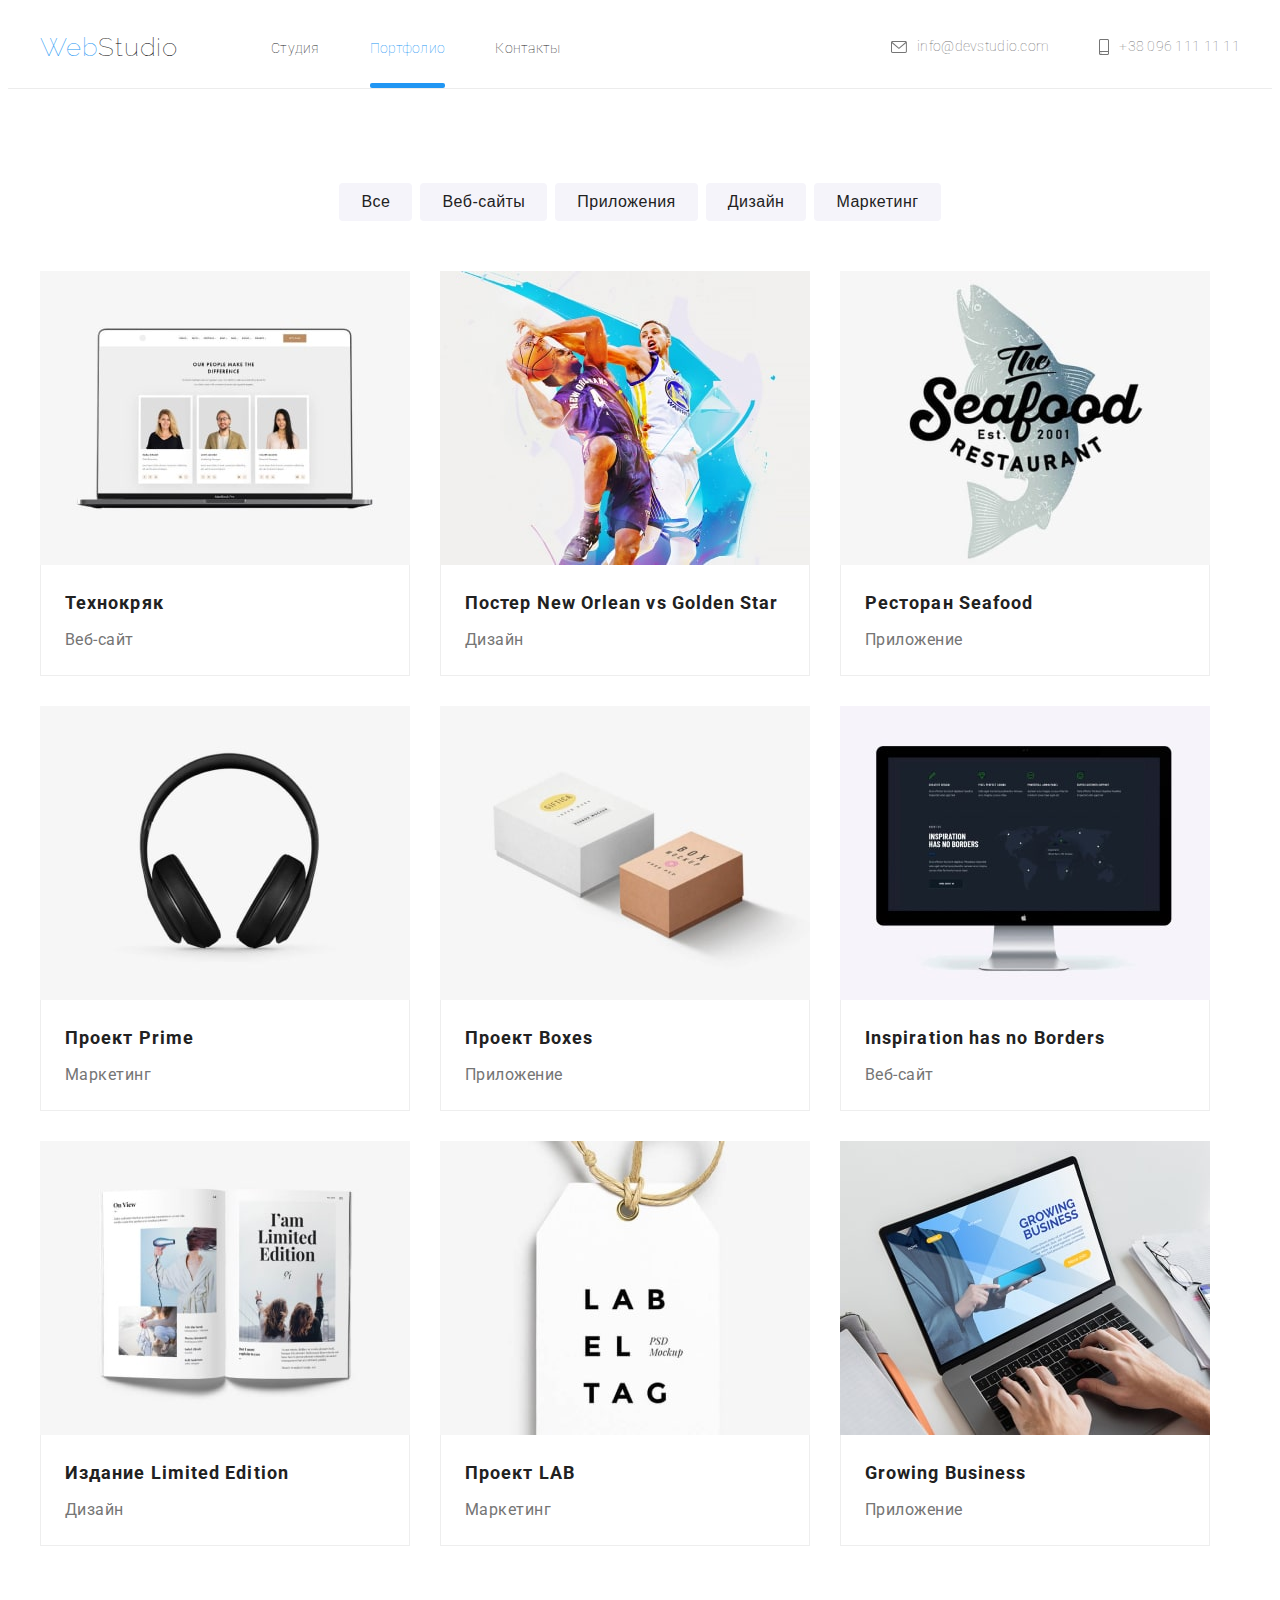
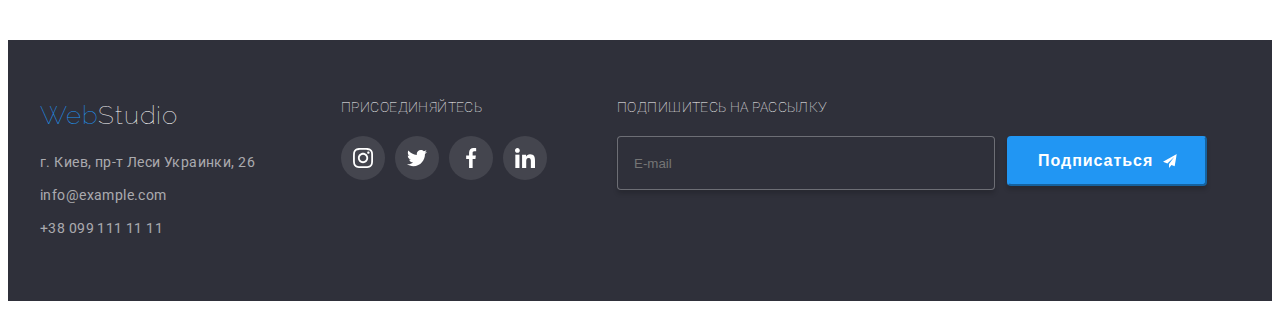
==== portfolio.html @ 178cec25 "Add files via upload" ====
<!DOCTYPE html>
<html lang="ru">
<head>
    <meta charset="UTF-8">
    <meta http-equiv="X-UA-Compatible" content="IE=edge">
    <meta name="viewport" content="width=device-width, initial-scale=1.0">
    <title>Document</title>
    <link rel="preconnect" href="https://fonts.googleapis.com">
    <link rel="preconnect" href="https://fonts.gstatic.com" crossorigin>
    <link href="https://fonts.googleapis.com/css2?family=Raleway:wght@700&family=Roboto:wght@400;500;700;900&display=swap" rel="stylesheet">    
    <link rel="stylesheet" href="https://cdnjs.cloudflare.com/ajax/libs/modern-normalize/1.1.0/modern-normalize.min.css" integrity="sha512-wpPYUAdjBVSE4KJnH1VR1HeZfpl1ub8YT/NKx4PuQ5NmX2tKuGu6U/JRp5y+Y8XG2tV+wKQpNHVUX03MfMFn9Q==" crossorigin="anonymous" referrerpolicy="no-referrer" />
    <link rel="stylesheet" href="./css/main.min.css">
</head>
<body>
    <header class="header">
        <div class="container">
        <nav class="navigation">
            <a href="" class="logo link">Web<span class="logo__part">Studio</span></a>
            <ul class="site list">
                <li class="site__item"><a href="./index.html" class="site__link link">Студия</a></li>
                <li class="site__item"><a href="./portfolio.html" class="current link">Портфолио</a></li>
                <li class="site__item"><a href="" class="site__link link ">Контакты</a></li>
            </ul>
        </nav>
        <ul class="contact list">
            <li class="contact__item"><a href="mailto:info@devstudio.com" class="contact__link link">
                <svg class="contact__icon" width="16" height="12">
                    <use href="./images/symbol-defs.svg#icon-envelope-hover"></use>
                </svg>      
                info@devstudio.com</a></li>
            <li class="contact__item"><a href="tel:+380961111111" class="contact__link link">
                <svg class="contact__icon" width="10" height="16">
                    <use href="./images/symbol-defs.svg#icon-smartphone"></use>
                </svg> 
                +38 096 111 11 11</a></li>
        </ul>
    </div>
    </header>
    <main class="pmain">
        <section class="section">
        <div class="container">
        <h1 class="pmain__title" hidden>Портфолио</h1>
        <ul class="kind list">
            <li class="kind__item"><button type="button" class="kind__button">Все</button></li>
            <li class="kind__item"><button type="button" class="kind__button">Веб-сайты</button></li>
            <li class="kind__item"><button type="button" class="kind__button">Приложения</button></li>
            <li class="kind__item"><button type="button" class="kind__button">Дизайн</button></li>
            <li class="kind__item"><button type="button" class="kind__button">Маркетинг</button></li>
        </ul>
        <ul class="cases list">
            <li class="cases__item">  
                <a href="" class="cases__link link">
                <div class="labor">
                    <img src="./images/port-img-1.jpg" alt="portfolio photo" width="370" height="294">
                <p class="labor__text">
                    Ресурс предлагает комплексные предложения с разным уровнем функционала и сервисов. Все это позволит посетителю получить исчерпывающие сведения о компании или частном лице.
                </p>
                </div>
                <div class="case">
                    <h3 class="case__name">Технокряк</h3>
                    <p class="case__type">Веб-сайт</p>
                </div>
                </a>
            </li>
            <li class="cases__item"> 
                <a href="" class="cases__link link">
                <div class="labor">
                <img src="./images/port-img-2.jpg" alt="portfolio photo" width="370" height="294">
                <p class="labor__text">
                    Ресурс предлагает комплексные предложения с разным уровнем функционала и сервисов. Все это позволит посетителю получить исчерпывающие сведения о компании или частном лице.
                </p>
                </div>
                <div class="case">
                    <h3 class="case__name">Постер New Orlean vs Golden Star</h3>
                    <p class="case__type">Дизайн</p>
                </div>
                </a>
            </li>
            <li class="cases__item"> 
                <a href="" class="cases__link link">
                <div class="labor">
                <img src="./images/port-img-3.jpg" alt="portfolio photo" width="370" height="294">
                <p class="labor__text">
                    Ресурс предлагает комплексные предложения с разным уровнем функционала и сервисов. Все это позволит посетителю получить исчерпывающие сведения о компании или частном лице.
                </p>
                </div>
                <div class="case">
                    <h3 class="case__name">Ресторан Seafood</h3>
                    <p class="case__type">Приложение</p>
                </div>
                </a>
            </li>
            <li class="cases__item"> 
                <a href="" class="cases__link link">
                <div class="labor">
                <img src="./images/port-img-4.jpg" alt="portfolio photo" width="370" height="294">
                <p class="labor__text">
                    Ресурс предлагает комплексные предложения с разным уровнем функционала и сервисов. Все это позволит посетителю получить исчерпывающие сведения о компании или частном лице.
                </p>
                </div>
                <div class="case">
                    <h3 class="case__name">Проект Prime</h3>
                    <p class="case__type">Маркетинг</p>
                </div>
                </a>
            </li>
            <li class="cases__item"> 
                <a href="" class="cases__link link">
                <div class="labor">
                <img src="./images/port-img-5.jpg" alt="portfolio photo" width="370" height="294">
                <p class="labor__text">
                    Ресурс предлагает комплексные предложения с разным уровнем функционала и сервисов. Все это позволит посетителю получить исчерпывающие сведения о компании или частном лице.
                </p>
                </div>
                <div class="case">
                    <h3 class="case__name">Проект Boxes</h3>
                    <p class="case__type">Приложение</p>
                </div>
                </a>
            </li>
            <li class="cases__item"> 
                <a href="" class="cases__link link">
                <div class="labor">
                <img src="./images/port-img-6.jpg" alt="portfolio photo" width="370" height="294">
                <p class="labor__text">
                    Ресурс предлагает комплексные предложения с разным уровнем функционала и сервисов. Все это позволит посетителю получить исчерпывающие сведения о компании или частном лице.
                </p>
                </div>
                <div class="case">
                    <h3 class="case__name">Inspiration has no Borders</h3>
                    <p class="case__type">Веб-сайт</p>
                </div>
                </a>
            </li>
            <li class="cases__item"> 
                <a href="" class="cases__link link">
                <div class="labor">
                <img src="./images/port-img-7.jpg" alt="portfolio photo" width="370" height="294">
                <p class="labor__text">
                    Ресурс предлагает комплексные предложения с разным уровнем функционала и сервисов. Все это позволит посетителю получить исчерпывающие сведения о компании или частном лице.
                </p>
                </div>
                <div class="case">
                    <h3 class="case__name">Издание Limited Edition</h3>
                    <p class="case__type">Дизайн</p>
                </div>
                </a>
            </li>
            <li class="cases__item"> 
                <a href="" class="cases__link link">
                <div class="labor">
                <img src="./images/port-img-8.jpg" alt="portfolio photo" width="370" height="294">
                <p class="labor__text">
                    Ресурс предлагает комплексные предложения с разным уровнем функционала и сервисов. Все это позволит посетителю получить исчерпывающие сведения о компании или частном лице.
                </p>
                </div>
                <div class="case">
                    <h3 class="case__name">Проект LAB</h3>
                    <p class="case__type">Маркетинг</p>
                </div>
                </a>
            </li>
            <li class="cases__item"> 
                <a href="" class="cases__link link">
                <div class="labor">
                <img src="./images/port-img-9.jpg" alt="portfolio photo" width="370" height="294">
                <p class="labor__text">
                    Ресурс предлагает комплексные предложения с разным уровнем функционала и сервисов. Все это позволит посетителю получить исчерпывающие сведения о компании или частном лице.
                </p>
                </div>
                <div class="case">
                    <h3 class="case__name">Growing Business</h3>
                    <p class="case__type">Приложение</p>
                </div>
                </a>
            </li>
        </ul>
        </div>
        </section>
    </main>
    <footer class="footer">
        <div class="container">
            <div>
            <a href="" class="logo fotlog link">Web<span class="logo__down link">Studio</span></a>
            <address class="footer__contact">
                <ul class="down list">
                    <li class="down__item"><a href="https://maps.app.goo.gl/anKPkM4rWThqQy199" class="down__adress link"> г. Киев, пр-т Леси Украинки, 26</a></li>
                    <li class="down__item"><a href="mailto:info@example.com" class="down__link link">info@example.com</a></li>
                    <li class="down__item"><a href="tel:+380991111111" class="down__link link">+38 099 111 11 11</a> </li>
                </ul>
            </address>
            </div>
            <div class="foot-soc"> 
                <p class="foot-soc__title">присоединяйтесь</p>  
                <ul class="fsoc list">
                    <li class="fsoc__item">
                        <a href="" class="fsoc__link link">
                            <svg class="fsoc__icon" width="20" height="20">
                                <use href="./images/symbol-defs.svg#icon-instagram"></use>
                            </svg>
                        </a>
                    </li>
                    <li class="fsoc__item">
                        <a href="" class="fsoc__link link">
                            <svg class="fsoc__icon" width="20" height="20">
                                <use href="./images/symbol-defs.svg#icon-twitter"></use>
                            </svg>
                        </a>
                    </li>
                    <li class="fsoc__item">
                        <a href="" class="fsoc__link link">
                            <svg class="fsoc__icon" width="20" height="20">
                                <use href="./images/symbol-defs.svg#icon-facebook"></use>
                            </svg>
                        </a>
                    </li>
                    <li class="fsoc__item">
                        <a href="" class="fsoc__link link">
                            <svg class="fsoc__icon" width="20" height="20">
                                <use href="./images/symbol-defs.svg#icon-linkedin"></use>
                            </svg>
                        </a>
                    </li>
                </ul>
             </div>
             <form class="sign-up"> 
                <p class="sign-up__name">Подпишитесь на рассылку</p>
                <div class="sign">
                        <input type="email" class="sign__email" name="sent-email" id="sent-email" placeholder="E-mail" required>    
                        <button type="submit" class="sign__button"> Подписаться
                            <svg class="sign__icon" width="24" height="24">
                                <use href="./images/symbol-defs.svg#icon-icon-send"></use>
                            </svg>
                        </button>
                </div>
             </form>
        </div>
    </footer>
</body>
</html>
---- css/main.min.css ----
.modal-title,.case__name,.kind__button,.worker__name,.benefits__title,.site__link,.contact__link{color:#212121}.sign__email,.sign-up__name,.foot-soc__title,.down__adress,.logo,.logo__down,.labor__text,.kind__button:hover,.kind__button:focus,.work__text,.ban-button,.banner__title{color:#fff}.policy-doc,.down__link:hover,.down__link:focus,.down__adress:hover,.down__adress:focus,.fotlog,.site__link:hover,.site__link:focus,.contact__link:hover,.contact__link:focus,.current,.logo{color:#2196f3}.lab-text-name,.check-text,.case__type,.worker__position,.benefits__description,.contact__link{color:#757575}.logo__part{color:#000}.modal-check:checked+.check-text::before,.fsoc__link:hover,.kind__button:hover,.kind__button:focus,.worker-soc__link:hover,.ban-button,.current::after{background-color:#2196f3}.kind__button,.workers,.icon-ben{background-color:#f5f4fa}.modal,.worker__item{background:#fff}.kind__button,.ban-button{margin-left:auto;margin-right:auto;display:flex;align-items:center;justify-content:center;text-align:center;border-radius:4px;border:none;cursor:pointer;font-size:16px}.send-button,.sign__button{display:flex;justify-content:center;align-items:center;margin-left:auto;margin-right:auto;border-radius:4px;font-size:16px;flex-shrink:1;width:200px;height:50px;background:#2196f3;border-color:#2196f3;font-weight:700;line-height:1.88;letter-spacing:.06em;color:#fff}.all-clients__title,.workers__title,.working-area__title{font-weight:700;font-size:36px;line-height:1.16;text-align:center;letter-spacing:.03em;color:var(--second-title-color);margin-bottom:50px}.check-text,.modal-close,.fsoc__link,.kind,.clients__link,.worker-soc__link,.worker-soc,.work__text{display:flex;align-items:center;justify-content:center}.kind,.clients,.working-area__title,.banner__title,.container{margin-left:auto;margin-right:auto}body{font-family:"Roboto",sans-serif}p,h1,h2,h3{margin:0}ul{margin:0;padding-left:0}.list{list-style:none}.link{text-decoration:none}img{display:block;max-width:100%;height:auto}.container{max-width:1200px;padding-left:15px;padding-right:15px}.section{padding-top:94px;padding-bottom:94px}.header>.container{display:flex;align-items:center}.header{padding-top:24px;padding-bottom:25px;border-bottom:1px solid #ececec}.navigation{display:flex;align-items:center}.logo{display:inline-block;align-items:center;justify-content:center;margin-right:93px;margin-bottom:0;font-family:"Raleway",sans-serif;font-style:normal;font-weight:700;font-size:26px;line-height:1.19}.site,.contact{display:flex;gap:50px}.contact{margin-left:auto}.current{position:relative;padding-bottom:32px;font-weight:14;font-size:14px;line-height:1.14;letter-spacing:.02em}.current::after{content:"";position:absolute;left:0;bottom:0;display:block;width:100%;height:5px;border-radius:2px}.current:hover::after{display:block}.site__link,.contact__link{font-weight:14;font-size:14px;line-height:1.14;letter-spacing:.02em;transition:color 250ms cubic-bezier(0.4, 0, 0.2, 1)}.contact__link{display:flex;align-items:center;gap:10px}.contact__icon{fill:currentColor}.main>.container{display:flex}.banner{padding-top:200px;padding-bottom:200px;background-image:linear-gradient(rgba(47, 48, 58, 0.4), rgba(47, 48, 58, 0.4)),url(../images/banner.jpg)}.banner__content{align-items:center}.banner__title{max-width:696px;font-size:44px;line-height:1.36;text-align:center;letter-spacing:.06em;text-transform:uppercase;margin-bottom:30px;justify-content:center}.ban-button{padding:10px 32px;font-family:inherit;font-weight:700;line-height:2.5;min-width:200px;height:50px}.benefits{display:flex}.benefits__item:not(:last-child){margin-right:30px}.icon-ben{width:270px;height:120px;border-radius:4px;margin-bottom:30px;display:flex;align-items:center;justify-content:center}.benefits__title{font-weight:14;font-size:14px;line-height:1.14;letter-spacing:.03em;text-transform:uppercase;margin-bottom:10px}.benefits__description{font-weight:14;font-size:14px;line-height:1.71;letter-spacing:.03em}.working-area{padding-top:0}.working-area__title{justify-content:center}.work{display:flex;align-items:center;margin:0}.work__item{position:relative}.work__item:not(:last-child){margin-right:30px}.work__text{position:absolute;height:23%;width:100%;bottom:0;left:0;font-weight:14;font-size:14px;line-height:1.14;letter-spacing:.03em;text-align:center;background:rgba(47,48,58,.8)}.worker{display:flex;align-items:center;margin:0}.worker__item{box-shadow:0px 1px 3px rgba(0,0,0,.12),0px 1px 1px rgba(0,0,0,.14),0px 2px 1px rgba(0,0,0,.2);border-radius:0px 0px 4px 4px}.worker__item:not(:last-child){margin-right:30px}.worker-soc{gap:10px;padding-bottom:30px}.worker-soc__link{width:44px;height:44px;border-radius:50%;transition:background-color 250ms cubic-bezier(0.4, 0, 0.2, 1)}.worker-soc__icon{fill:#afb1b8;transition:fill 250ms cubic-bezier(0.4, 0, 0.2, 1)}.worker-soc__link:hover .worker-soc__icon{fill:#fff}.worker__name{font-size:16px;line-height:1.18;text-align:center;letter-spacing:.03em;padding-top:30px;margin-bottom:10px}.worker__position{font-size:16px;line-height:1.18;text-align:center;margin-bottom:16px}.all-clients{padding-top:90px;padding-bottom:90px}.clients{display:flex;gap:30px}.clients__link{width:170px;height:92px;border:1px solid #afb1b8;border-radius:4px;transition:border-color 250ms cubic-bezier(0.4, 0, 0.2, 1)}.clients__link:hover{border-color:#2196f3}.clients__icon{fill:#afb1b8;transition:fill 250ms cubic-bezier(0.4, 0, 0.2, 1)}.clients__link:hover .clients__icon{fill:#2196f3}.all-clients__title{margin-bottom:50px}.kind{margin-bottom:50px;gap:8px}.kind__button{padding:6px 22px;font-weight:16;font-size:16px;line-height:1.62;letter-spacing:.03em;transition:color 250ms cubic-bezier(0.4, 0, 0.2, 1),background-color 250ms cubic-bezier(0.4, 0, 0.2, 1),box-shadow 250ms cubic-bezier(0.4, 0, 0.2, 1)}.kind__button:hover,.kind__button:focus{box-shadow:0px 3px 1px rgba(0,0,0,.1),0px 1px 2px rgba(0,0,0,.08),0px 2px 2px rgba(0,0,0,.12);border-radius:4px}.cases{display:flex;flex-wrap:wrap;gap:30px}.cases__item{width:370px}.labor{position:relative;overflow:hidden}.labor__text{display:flex;position:absolute;top:0;left:0;height:101%;padding:63px 24px;font-weight:18;font-size:18px;line-height:1.56;letter-spacing:.03em;background:rgba(33,150,243,.9);transform:translateY(100%);transition:transform 250ms cubic-bezier(0.4, 0, 0.2, 1),opacity 250ms cubic-bezier(0.4, 0, 0.2, 1);opacity:0}.cases__link:hover .labor__text{transform:translateY(0);opacity:1}.cases__link{display:inline-block;transition:box-shadow 250ms cubic-bezier(0.4, 0, 0.2, 1),transform 250ms cubic-bezier(0.4, 0, 0.2, 1)}.cases__link:hover,.cases__link:focus{cursor:pointer;box-shadow:0px 1px 1px rgba(0,0,0,.12),0px 4px 4px rgba(0,0,0,.06),1px 4px 6px rgba(0,0,0,.16)}.case{padding:20px 24px;border-right:1px solid #eee;border-bottom:1px solid #eee;border-left:1px solid #eee}.case__name{font-size:18px;line-height:2;letter-spacing:.06em;margin-bottom:4px}.case__type{font-size:16px;line-height:1.88;letter-spacing:.03em}.footer{background-color:#2f303a;padding-top:60px;padding-bottom:60px}.footer>.container{display:flex;gap:70px}.logo,.logo__down{display:inline-block;font-family:"Raleway",sans-serif;font-weight:26;font-size:26px;line-height:1.19;letter-spacing:.03em}.fotlog{margin-bottom:20px}.down__link,.down__adress{font-style:normal;font-size:14px;line-height:1.71;letter-spacing:.03em;color:rgba(255,255,255,.6);transition:color 250ms cubic-bezier(0.4, 0, 0.2, 1)}.down__item:not(:last-child){margin-bottom:9px}.foot-soc__title{font-weight:14;font-size:14px;line-height:1.14;letter-spacing:.03em;text-transform:uppercase;margin-bottom:20px;margin-top:0}.fsoc{display:flex;align-items:center;gap:10px}.fsoc__item{border-radius:50%;background:rgba(255,255,255,.1)}.fsoc__link{width:44px;height:44px;border-radius:50%;transition:background-color 250ms cubic-bezier(0.4, 0, 0.2, 1)}.fsoc__icon{fill:#fff}.fsoc__link:hover .fsoc__icon{fill:#fff}.sign{margin:0;display:flex}.sign-up__name{display:block;font-weight:14;font-size:14px;line-height:1.14;letter-spacing:.03em;text-transform:uppercase;margin-bottom:20px}.sign__email{display:block;background-color:#2f303a;width:358px;height:50px;border:1px solid rgba(255,255,255,.3);box-shadow:0px 4px 4px rgba(0,0,0,.15);border-radius:4px;padding-left:16px;outline:rgba(0,0,0,0);margin-right:12px}.sign__button{padding:10px 28px 10px 29px;gap:10px;box-shadow:0px 4px 4px rgba(0,0,0,.15);cursor:pointer}.backdrop{position:fixed;top:0;width:100%;height:100%;background:rgba(0,0,0,.2);transition:opacity 250ms cubic-bezier(0.4, 0, 0.2, 1),visibility 250ms cubic-bezier(0.4, 0, 0.2, 1)}.is-hidden{opacity:0;visibility:hidden;pointer-events:none}.backdrop.is-hidden .modal{transform:translate(-50%, -50%) scale(0)}.modal{width:528px;height:581px;box-shadow:0px 1px 3px rgba(0,0,0,.12),0px 1px 1px rgba(0,0,0,.14),0px 2px 1px rgba(0,0,0,.2);border-radius:4px;width:500px;min-height:500px;position:absolute;top:50%;left:50%;transform:translate(-50%, -50%) scale(1);transition:transform 250ms cubic-bezier(0.4, 0, 0.2, 1);padding-left:41px;padding-right:39px;padding-top:40px;padding-bottom:40px;margin:0}.modal-title{font-weight:700;font-size:20px;line-height:1.15;text-align:center;margin-bottom:12px}.modal-close{padding:10px 9px;position:absolute;top:10px;right:10px;background:#fff;width:30px;height:30px;border-radius:50%;border:1px solid rgba(0,0,0,.1)}.modal-close:hover{cursor:pointer}.modal-field{margin-bottom:10px}.modal-input{width:100%;height:40px;border:1px solid rgba(33,33,33,.2);border-radius:4px;font-weight:400;font-size:12px;padding-left:42px;outline:rgba(0,0,0,0);transition:border-color 250ms cubic-bezier(0.4, 0, 0.2, 1),fill 250ms cubic-bezier(0.4, 0, 0.2, 1)}.modal-input:focus{border-color:#2196f3}.modal-input:focus+.input-icon{fill:#2196f3}.modal-input-coment{width:100%;height:120px;border:1px solid rgba(33,33,33,.2);border-radius:4px;padding:12px 16px;resize:none;outline:rgba(0,0,0,0);transition:border-color 250ms cubic-bezier(0.4, 0, 0.2, 1)}.modal-input-coment:focus{border-color:#2196f3}.modal-input-coment::placeholder{font-weight:12;font-size:12px;line-height:1.16;letter-spacing:.01em;color:rgba(117,117,117,.5)}.input-wrap{position:relative}.input-icon{position:absolute;left:12px;top:40%;transform:translateY(-50%)}.modal-input-coment{display:block}.modal-com{margin-bottom:20px}.modal-check-box{margin-bottom:30px}.check-text{font-weight:400;font-size:14px;line-height:1.71;margin-bottom:30px}.check-text::before{content:"";display:inline-block;margin-right:8px;width:16px;height:15px;border:2px solid #212121}.modal-check{position:absolute;white-space:nowrap;width:1px;height:1px;overflow:hidden;border:0;padding:0;clip:rect(0 0 0 0);clip-path:inset(50%);margin:-1px}.modal-check:checked+.check-text::before{border:none;background-image:url(../images/check.svg);background-repeat:no-repeat;background-position:center}.policy-doc{margin-left:3px}.lab-text-name{display:block;margin-bottom:4px;font-weight:12;font-size:12px;line-height:1.16;letter-spacing:.01em}.send-button{padding:10px 55px;transition:box-shadow 250ms cubic-bezier(0.4, 0, 0.2, 1)}.send-button:focus,.send-button:hover{box-shadow:0px 4px 4px rgba(0,0,0,.25)}/*# sourceMappingURL=main.min.css.map */
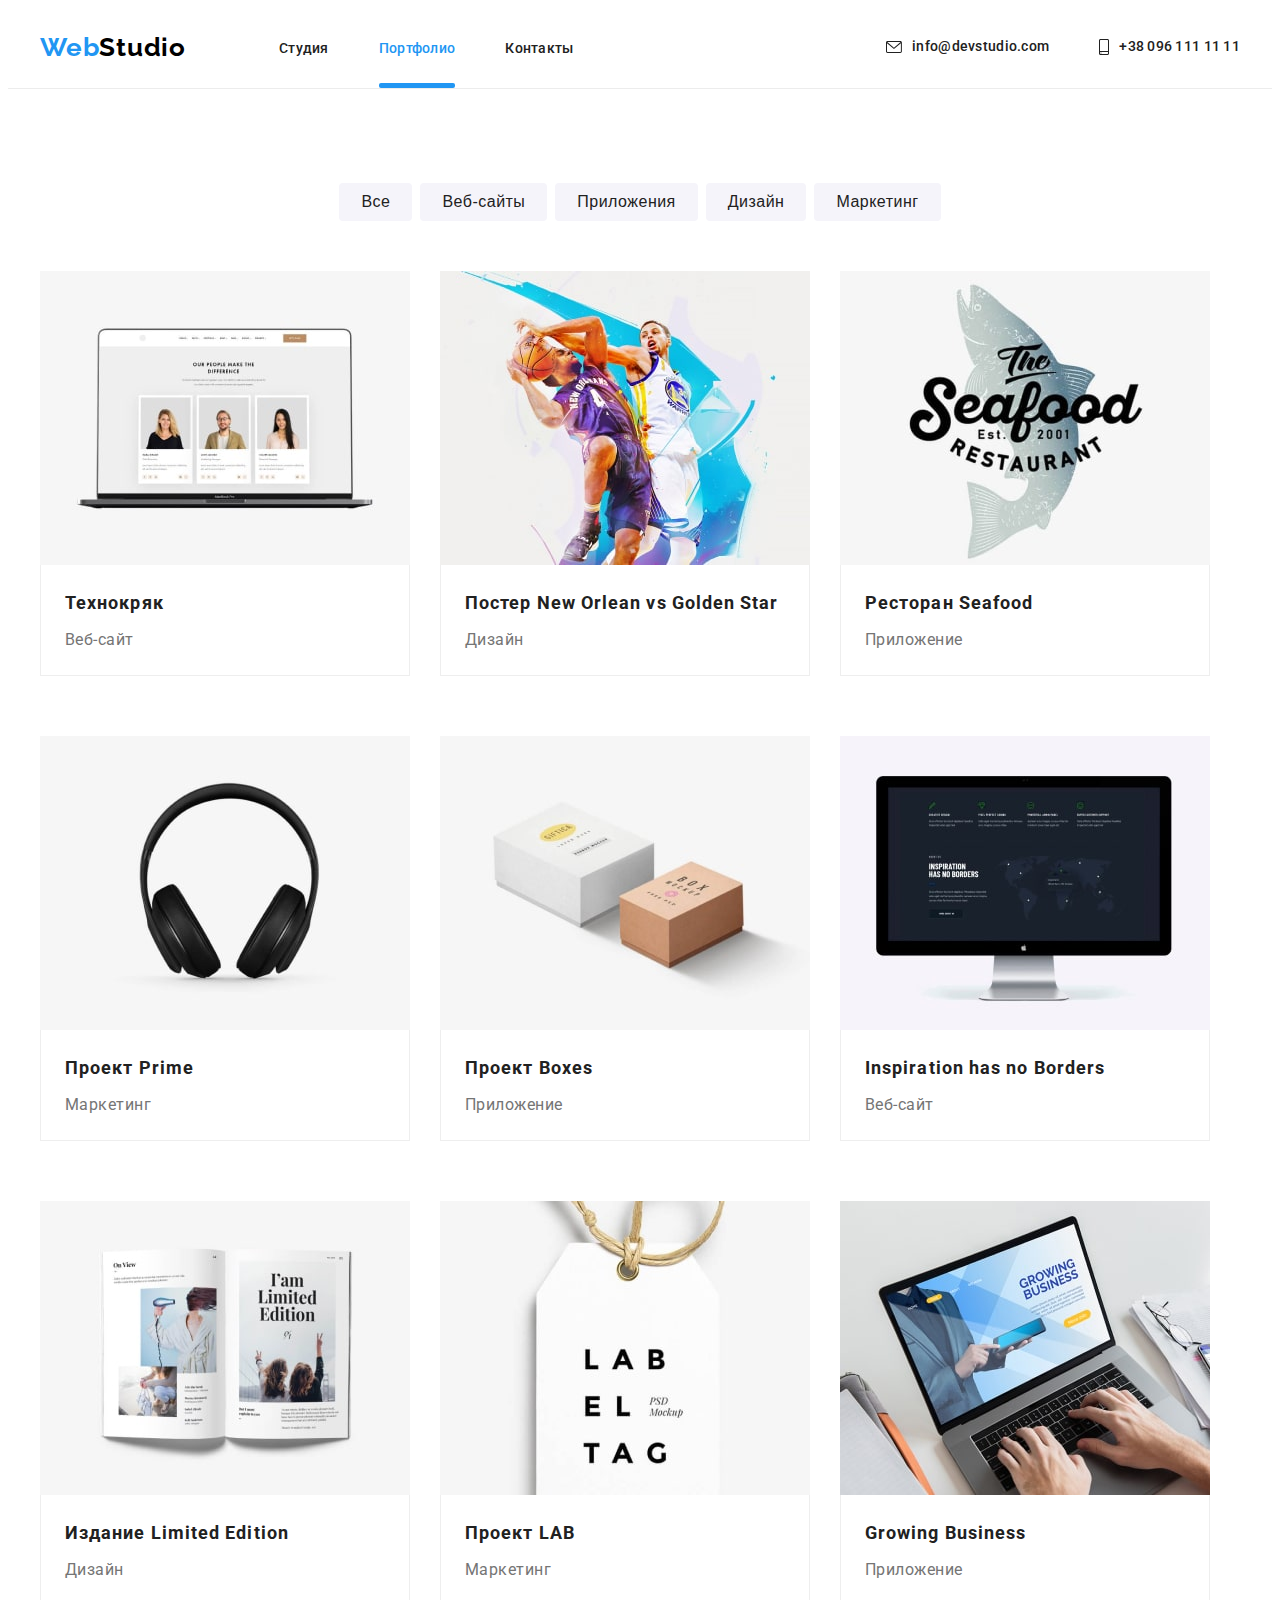
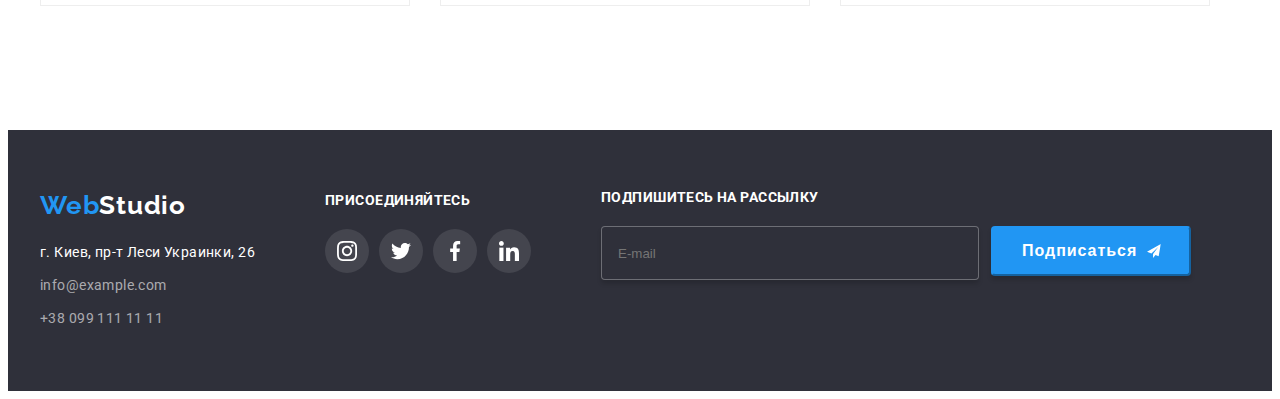
==== commit 26499626: "coding" ====
--- a/portfolio.html
+++ b/portfolio.html
@@ -22,6 +22,12 @@
                 <li class="site__item"><a href="" class="site__link link ">Контакты</a></li>
             </ul>
         </nav>
+        <button type="button" class="menu-button open-mobile" data-menu-open>
+            <svg width="24" height="16" class="burger" aria-label="Переключатель мобильного меню">
+                <use class="icon-menu" href="./images/symbol-defs.svg#icon-menu"></use>
+               
+            </svg>
+        </button>
         <ul class="contact list">
             <li class="contact__item"><a href="mailto:info@devstudio.com" class="contact__link link">
                 <svg class="contact__icon" width="16" height="12">
@@ -34,6 +40,32 @@
                 </svg> 
                 +38 096 111 11 11</a></li>
         </ul>
+    </div>
+    <div class="mobile-menu" data-menu>
+        <div class="container mobile-menu__container">
+            <button type="button" class="mobile-menu__close-button" data-menu-close>
+                <svg class="mobile-menu__close-icon" width="18" height="18">
+                    <use href="./images/symbol-defs.svg#icon-close-vector"></use>
+                </svg>
+            </button>
+            <ul class="mob-site list">
+                <li class="mob-site__item"><a href="./index.html" class="mob-site__link  link">Студия</a></li>
+                <li class="mob-site__item"><a href="./portfolio.html" class="mob-current__link link">Портфолио</a></li>
+                <li class="mob-site__item"><a href="" class="mob-site__link link ">Контакты</a></li>
+            </ul>
+            <ul class="mob-contact list">
+                <li class="mob-contact__item"><a href="tel:+380961111111" class="mob-contact__tel-link link">
+                    +38 096 111 11 11</a></li>
+                <li class="mob-contact__item"><a href="mailto:info@devstudio.com" class="mob-contact__link link">     
+                    info@devstudio.com</a></li>
+            </ul>
+            <ul class="mob-social list">
+                <li class="mob-social__item"><a href="" class="mob-social__link link">Instagram</a></li>
+                <li class="mob-social__item"><a href="" class="mob-social__link link">Twitter</a></li>
+                <li class="mob-social__item"><a href="" class="mob-social__link link">Facebook</a></li>
+                <li class="mob-social__item"><a href="" class="mob-social__link link">LinkedIn</a></li>
+            </ul>
+        </div>
     </div>
     </header>
     <main class="pmain">
@@ -236,5 +268,6 @@
              </form>
         </div>
     </footer>
+    <script src="./js/menu.js"></script>
 </body>
 </html>--- a/css/main.min.css
+++ b/css/main.min.css
@@ -1 +1 @@
-.modal-title,.case__name,.kind__button,.worker__name,.benefits__title,.site__link,.contact__link{color:#212121}.sign__email,.sign-up__name,.foot-soc__title,.down__adress,.logo,.logo__down,.labor__text,.kind__button:hover,.kind__button:focus,.work__text,.ban-button,.banner__title{color:#fff}.policy-doc,.down__link:hover,.down__link:focus,.down__adress:hover,.down__adress:focus,.fotlog,.site__link:hover,.site__link:focus,.contact__link:hover,.contact__link:focus,.current,.logo{color:#2196f3}.lab-text-name,.check-text,.case__type,.worker__position,.benefits__description,.contact__link{color:#757575}.logo__part{color:#000}.modal-check:checked+.check-text::before,.fsoc__link:hover,.kind__button:hover,.kind__button:focus,.worker-soc__link:hover,.ban-button,.current::after{background-color:#2196f3}.kind__button,.workers,.icon-ben{background-color:#f5f4fa}.modal,.worker__item{background:#fff}.kind__button,.ban-button{margin-left:auto;margin-right:auto;display:flex;align-items:center;justify-content:center;text-align:center;border-radius:4px;border:none;cursor:pointer;font-size:16px}.send-button,.sign__button{display:flex;justify-content:center;align-items:center;margin-left:auto;margin-right:auto;border-radius:4px;font-size:16px;flex-shrink:1;width:200px;height:50px;background:#2196f3;border-color:#2196f3;font-weight:700;line-height:1.88;letter-spacing:.06em;color:#fff}.all-clients__title,.workers__title,.working-area__title{font-weight:700;font-size:36px;line-height:1.16;text-align:center;letter-spacing:.03em;color:var(--second-title-color);margin-bottom:50px}.check-text,.modal-close,.fsoc__link,.kind,.clients__link,.worker-soc__link,.worker-soc,.work__text{display:flex;align-items:center;justify-content:center}.kind,.clients,.working-area__title,.banner__title,.container{margin-left:auto;margin-right:auto}body{font-family:"Roboto",sans-serif}p,h1,h2,h3{margin:0}ul{margin:0;padding-left:0}.list{list-style:none}.link{text-decoration:none}img{display:block;max-width:100%;height:auto}.container{max-width:1200px;padding-left:15px;padding-right:15px}.section{padding-top:94px;padding-bottom:94px}.header>.container{display:flex;align-items:center}.header{padding-top:24px;padding-bottom:25px;border-bottom:1px solid #ececec}.navigation{display:flex;align-items:center}.logo{display:inline-block;align-items:center;justify-content:center;margin-right:93px;margin-bottom:0;font-family:"Raleway",sans-serif;font-style:normal;font-weight:700;font-size:26px;line-height:1.19}.site,.contact{display:flex;gap:50px}.contact{margin-left:auto}.current{position:relative;padding-bottom:32px;font-weight:14;font-size:14px;line-height:1.14;letter-spacing:.02em}.current::after{content:"";position:absolute;left:0;bottom:0;display:block;width:100%;height:5px;border-radius:2px}.current:hover::after{display:block}.site__link,.contact__link{font-weight:14;font-size:14px;line-height:1.14;letter-spacing:.02em;transition:color 250ms cubic-bezier(0.4, 0, 0.2, 1)}.contact__link{display:flex;align-items:center;gap:10px}.contact__icon{fill:currentColor}.main>.container{display:flex}.banner{padding-top:200px;padding-bottom:200px;background-image:linear-gradient(rgba(47, 48, 58, 0.4), rgba(47, 48, 58, 0.4)),url(../images/banner.jpg)}.banner__content{align-items:center}.banner__title{max-width:696px;font-size:44px;line-height:1.36;text-align:center;letter-spacing:.06em;text-transform:uppercase;margin-bottom:30px;justify-content:center}.ban-button{padding:10px 32px;font-family:inherit;font-weight:700;line-height:2.5;min-width:200px;height:50px}.benefits{display:flex}.benefits__item:not(:last-child){margin-right:30px}.icon-ben{width:270px;height:120px;border-radius:4px;margin-bottom:30px;display:flex;align-items:center;justify-content:center}.benefits__title{font-weight:14;font-size:14px;line-height:1.14;letter-spacing:.03em;text-transform:uppercase;margin-bottom:10px}.benefits__description{font-weight:14;font-size:14px;line-height:1.71;letter-spacing:.03em}.working-area{padding-top:0}.working-area__title{justify-content:center}.work{display:flex;align-items:center;margin:0}.work__item{position:relative}.work__item:not(:last-child){margin-right:30px}.work__text{position:absolute;height:23%;width:100%;bottom:0;left:0;font-weight:14;font-size:14px;line-height:1.14;letter-spacing:.03em;text-align:center;background:rgba(47,48,58,.8)}.worker{display:flex;align-items:center;margin:0}.worker__item{box-shadow:0px 1px 3px rgba(0,0,0,.12),0px 1px 1px rgba(0,0,0,.14),0px 2px 1px rgba(0,0,0,.2);border-radius:0px 0px 4px 4px}.worker__item:not(:last-child){margin-right:30px}.worker-soc{gap:10px;padding-bottom:30px}.worker-soc__link{width:44px;height:44px;border-radius:50%;transition:background-color 250ms cubic-bezier(0.4, 0, 0.2, 1)}.worker-soc__icon{fill:#afb1b8;transition:fill 250ms cubic-bezier(0.4, 0, 0.2, 1)}.worker-soc__link:hover .worker-soc__icon{fill:#fff}.worker__name{font-size:16px;line-height:1.18;text-align:center;letter-spacing:.03em;padding-top:30px;margin-bottom:10px}.worker__position{font-size:16px;line-height:1.18;text-align:center;margin-bottom:16px}.all-clients{padding-top:90px;padding-bottom:90px}.clients{display:flex;gap:30px}.clients__link{width:170px;height:92px;border:1px solid #afb1b8;border-radius:4px;transition:border-color 250ms cubic-bezier(0.4, 0, 0.2, 1)}.clients__link:hover{border-color:#2196f3}.clients__icon{fill:#afb1b8;transition:fill 250ms cubic-bezier(0.4, 0, 0.2, 1)}.clients__link:hover .clients__icon{fill:#2196f3}.all-clients__title{margin-bottom:50px}.kind{margin-bottom:50px;gap:8px}.kind__button{padding:6px 22px;font-weight:16;font-size:16px;line-height:1.62;letter-spacing:.03em;transition:color 250ms cubic-bezier(0.4, 0, 0.2, 1),background-color 250ms cubic-bezier(0.4, 0, 0.2, 1),box-shadow 250ms cubic-bezier(0.4, 0, 0.2, 1)}.kind__button:hover,.kind__button:focus{box-shadow:0px 3px 1px rgba(0,0,0,.1),0px 1px 2px rgba(0,0,0,.08),0px 2px 2px rgba(0,0,0,.12);border-radius:4px}.cases{display:flex;flex-wrap:wrap;gap:30px}.cases__item{width:370px}.labor{position:relative;overflow:hidden}.labor__text{display:flex;position:absolute;top:0;left:0;height:101%;padding:63px 24px;font-weight:18;font-size:18px;line-height:1.56;letter-spacing:.03em;background:rgba(33,150,243,.9);transform:translateY(100%);transition:transform 250ms cubic-bezier(0.4, 0, 0.2, 1),opacity 250ms cubic-bezier(0.4, 0, 0.2, 1);opacity:0}.cases__link:hover .labor__text{transform:translateY(0);opacity:1}.cases__link{display:inline-block;transition:box-shadow 250ms cubic-bezier(0.4, 0, 0.2, 1),transform 250ms cubic-bezier(0.4, 0, 0.2, 1)}.cases__link:hover,.cases__link:focus{cursor:pointer;box-shadow:0px 1px 1px rgba(0,0,0,.12),0px 4px 4px rgba(0,0,0,.06),1px 4px 6px rgba(0,0,0,.16)}.case{padding:20px 24px;border-right:1px solid #eee;border-bottom:1px solid #eee;border-left:1px solid #eee}.case__name{font-size:18px;line-height:2;letter-spacing:.06em;margin-bottom:4px}.case__type{font-size:16px;line-height:1.88;letter-spacing:.03em}.footer{background-color:#2f303a;padding-top:60px;padding-bottom:60px}.footer>.container{display:flex;gap:70px}.logo,.logo__down{display:inline-block;font-family:"Raleway",sans-serif;font-weight:26;font-size:26px;line-height:1.19;letter-spacing:.03em}.fotlog{margin-bottom:20px}.down__link,.down__adress{font-style:normal;font-size:14px;line-height:1.71;letter-spacing:.03em;color:rgba(255,255,255,.6);transition:color 250ms cubic-bezier(0.4, 0, 0.2, 1)}.down__item:not(:last-child){margin-bottom:9px}.foot-soc__title{font-weight:14;font-size:14px;line-height:1.14;letter-spacing:.03em;text-transform:uppercase;margin-bottom:20px;margin-top:0}.fsoc{display:flex;align-items:center;gap:10px}.fsoc__item{border-radius:50%;background:rgba(255,255,255,.1)}.fsoc__link{width:44px;height:44px;border-radius:50%;transition:background-color 250ms cubic-bezier(0.4, 0, 0.2, 1)}.fsoc__icon{fill:#fff}.fsoc__link:hover .fsoc__icon{fill:#fff}.sign{margin:0;display:flex}.sign-up__name{display:block;font-weight:14;font-size:14px;line-height:1.14;letter-spacing:.03em;text-transform:uppercase;margin-bottom:20px}.sign__email{display:block;background-color:#2f303a;width:358px;height:50px;border:1px solid rgba(255,255,255,.3);box-shadow:0px 4px 4px rgba(0,0,0,.15);border-radius:4px;padding-left:16px;outline:rgba(0,0,0,0);margin-right:12px}.sign__button{padding:10px 28px 10px 29px;gap:10px;box-shadow:0px 4px 4px rgba(0,0,0,.15);cursor:pointer}.backdrop{position:fixed;top:0;width:100%;height:100%;background:rgba(0,0,0,.2);transition:opacity 250ms cubic-bezier(0.4, 0, 0.2, 1),visibility 250ms cubic-bezier(0.4, 0, 0.2, 1)}.is-hidden{opacity:0;visibility:hidden;pointer-events:none}.backdrop.is-hidden .modal{transform:translate(-50%, -50%) scale(0)}.modal{width:528px;height:581px;box-shadow:0px 1px 3px rgba(0,0,0,.12),0px 1px 1px rgba(0,0,0,.14),0px 2px 1px rgba(0,0,0,.2);border-radius:4px;width:500px;min-height:500px;position:absolute;top:50%;left:50%;transform:translate(-50%, -50%) scale(1);transition:transform 250ms cubic-bezier(0.4, 0, 0.2, 1);padding-left:41px;padding-right:39px;padding-top:40px;padding-bottom:40px;margin:0}.modal-title{font-weight:700;font-size:20px;line-height:1.15;text-align:center;margin-bottom:12px}.modal-close{padding:10px 9px;position:absolute;top:10px;right:10px;background:#fff;width:30px;height:30px;border-radius:50%;border:1px solid rgba(0,0,0,.1)}.modal-close:hover{cursor:pointer}.modal-field{margin-bottom:10px}.modal-input{width:100%;height:40px;border:1px solid rgba(33,33,33,.2);border-radius:4px;font-weight:400;font-size:12px;padding-left:42px;outline:rgba(0,0,0,0);transition:border-color 250ms cubic-bezier(0.4, 0, 0.2, 1),fill 250ms cubic-bezier(0.4, 0, 0.2, 1)}.modal-input:focus{border-color:#2196f3}.modal-input:focus+.input-icon{fill:#2196f3}.modal-input-coment{width:100%;height:120px;border:1px solid rgba(33,33,33,.2);border-radius:4px;padding:12px 16px;resize:none;outline:rgba(0,0,0,0);transition:border-color 250ms cubic-bezier(0.4, 0, 0.2, 1)}.modal-input-coment:focus{border-color:#2196f3}.modal-input-coment::placeholder{font-weight:12;font-size:12px;line-height:1.16;letter-spacing:.01em;color:rgba(117,117,117,.5)}.input-wrap{position:relative}.input-icon{position:absolute;left:12px;top:40%;transform:translateY(-50%)}.modal-input-coment{display:block}.modal-com{margin-bottom:20px}.modal-check-box{margin-bottom:30px}.check-text{font-weight:400;font-size:14px;line-height:1.71;margin-bottom:30px}.check-text::before{content:"";display:inline-block;margin-right:8px;width:16px;height:15px;border:2px solid #212121}.modal-check{position:absolute;white-space:nowrap;width:1px;height:1px;overflow:hidden;border:0;padding:0;clip:rect(0 0 0 0);clip-path:inset(50%);margin:-1px}.modal-check:checked+.check-text::before{border:none;background-image:url(../images/check.svg);background-repeat:no-repeat;background-position:center}.policy-doc{margin-left:3px}.lab-text-name{display:block;margin-bottom:4px;font-weight:12;font-size:12px;line-height:1.16;letter-spacing:.01em}.send-button{padding:10px 55px;transition:box-shadow 250ms cubic-bezier(0.4, 0, 0.2, 1)}.send-button:focus,.send-button:hover{box-shadow:0px 4px 4px rgba(0,0,0,.25)}/*# sourceMappingURL=main.min.css.map */+.modal-title,.case__name,.kind__button,.worker__name,.benefits__title,.site__link,.contact__link{color:#212121}.sign__email,.sign-up__name,.foot-soc__title,.down__adress,.logo,.logo__down,.labor__text,.kind__button:hover,.kind__button:focus,.work__text,.ban-button,.banner__title{color:#fff}.policy-doc,.down__link:hover,.down__link:focus,.down__adress:hover,.down__adress:focus,.fotlog,.site__link:hover,.site__link:focus,.current,.logo{color:#2196f3}.lab-text-name,.check-text,.case__type,.worker__position,.benefits__description{color:#757575}.logo__part{color:#000}.modal-check:checked+.check-text::before,.fsoc__link:hover,.kind__button:hover,.kind__button:focus,.worker-soc__link:hover,.ban-button{background-color:#2196f3}.kind__button,.workers,.icon-ben{background-color:#f5f4fa}.modal,.worker__item{background:#fff}.kind__button,.ban-button{margin-left:auto;margin-right:auto;display:flex;align-items:center;justify-content:center;text-align:center;border-radius:4px;border:none;cursor:pointer;font-size:16px}.send-button,.sign__button{display:flex;justify-content:center;align-items:center;margin-left:auto;margin-right:auto;border-radius:4px;font-size:16px;flex-shrink:1;width:200px;height:50px;background:#2196f3;border-color:#2196f3;font-weight:700;line-height:1.88;letter-spacing:.06em;color:#fff}.all-clients__title,.workers__title,.working-area__title{font-weight:700;font-size:28px;line-height:1.16;text-align:center;letter-spacing:.03em;color:var(--second-title-color);margin-bottom:30px}.check-text,.modal-close,.fsoc__link,.down__link,.down__adress,.clients__link,.worker-soc__link,.worker-soc,.work__text{display:flex;align-items:center;justify-content:center}.kind,.clients,.working-area__title,.banner__title{margin-left:auto;margin-right:auto}body{font-family:"Roboto",sans-serif}p,h1,h2,h3{margin:0}ul{margin:0;padding-left:0}.list{list-style:none}.link{text-decoration:none}img{display:block;max-width:100%;height:auto;width:100%}.container{padding-left:15px;padding-right:15px}@media screen and (min-width: 480px){.container{width:480px;margin-left:auto;margin-right:auto}}@media screen and (min-width: 1200px){.container{width:1200px;margin-left:auto;margin-right:auto}}.section{padding-top:60px;padding-bottom:60px}@media screen and (min-width: 1200px){.section{padding-top:94px;padding-bottom:94px}}.header>.container{display:flex;align-items:center;justify-content:space-between}@media screen and (min-width: 1200px){.header>.container{display:flex;align-items:center;justify-content:none}}.header{padding-top:16px;padding-bottom:16px;border-bottom:1px solid #ececec}@media screen and (min-width: 1200px){.header{padding-top:24px;padding-bottom:25px;border-bottom:1px solid #ececec}}.menu-button{display:inline-flex;line-height:0;margin:0;padding:0;border:none;background-color:rgba(0,0,0,0);height:40px;width:40px;align-items:center}@media screen and (min-width: 1200px){.menu-button{display:none}}.menu-button:hover+.burger{fill:#2196f3}.site,.contact{display:none}@media screen and (min-width: 1200px){.site,.contact{display:flex;gap:50px}}@media screen and (min-width: 1200px){.navigation{display:flex;align-items:center}}.logo{display:inline-block;align-items:center;justify-content:center;margin-right:93px;margin-bottom:0;font-family:"Raleway",sans-serif;font-style:normal;font-weight:700;font-size:26px;line-height:1.19}@media screen and (min-width: 1200px){.contact{margin-left:auto}}.current{font-weight:500;font-size:14px;line-height:1.14;letter-spacing:.02em}@media screen and (min-width: 1200px){.current{position:relative;padding-bottom:32px}.current::after{content:"";position:absolute;left:0;bottom:0;display:block;width:100%;height:5px;background-color:#2196f3;border-radius:2px}.current:hover::after{display:block}}.site__link,.contact__link{font-weight:500;font-size:14px;line-height:1.14;letter-spacing:.02em;transition:color 250ms cubic-bezier(0.4, 0, 0.2, 1)}@media screen and (min-width: 1200px){.site__link,.contact__link{font-weight:500;font-size:14px;line-height:1.14;letter-spacing:.02em;color:#212121}}@media screen and (min-width: 1200px){.contact__link{display:flex;align-items:center;gap:10px;color:#212121}}@media screen and (min-width: 1200px){.contact__link:hover,.contact__link:focus{color:#2196f3}}.contact__icon{fill:currentColor}.mobile-menu{position:fixed;top:0;left:0;z-index:100;width:100%;height:100%;background-color:#fff;opacity:0;visibility:hidden;pointer-events:none;transition:opacity 250ms cubic-bezier(0.4, 0, 0.2, 1),visibility 250ms cubic-bezier(0.4, 0, 0.2, 1)}.mobile-menu>.container{position:relative}.mobile-menu__container{padding-top:48px;padding-bottom:48px;padding-left:40px;height:100vh;display:flex;flex-direction:column;justify-content:space-between}.mobile-menu.is-open{opacity:1;visibility:visible;pointer-events:auto}.mobile-menu__close-button{position:absolute;top:10px;right:15px;width:40px;height:40px;border:0;background-color:rgba(0,0,0,0)}.mobile-menu__close-button:hover+.mobile-menu__close-icon{fill:#2196f3}.mob-site{display:inline-block}.mob-site__item{padding-bottom:32px}.mob-current__link,.mob-site__link{font-weight:500;font-size:40px;line-height:47px;text-align:center;letter-spacing:.02em;color:#212121;transition:color 250ms cubic-bezier(0.4, 0, 0.2, 1)}.mob-current__link{color:#2196f3}.mob-site__link:hover{color:#2196f3}.mob-contact{display:flexbox;align-items:flex-end;margin-top:auto}.mob-contact__tel-link{font-weight:500;font-size:34px;line-height:1.17;letter-spacing:.02em;color:#2196f3}.mob-contact__link{font-size:24px;line-height:1.16;letter-spacing:.02em;color:#757575}.mob-contact__item:nth-child(1){padding-bottom:32px}.mob-contact__item:last-child{padding-bottom:64px}.mob-social{display:flex;gap:10px}.mob-social__item{padding-right:10px}.mob-social__item:not(:last-child){border-right:1px solid rgba(33,33,33,.2)}.mob-social__link{font-size:18px;line-height:1.22;letter-spacing:.02em;color:#2196f3}@media screen and (min-width: 1200px){.main>.container{display:flex}}.banner{padding-top:118px;padding-bottom:118px;background-image:linear-gradient(rgba(47, 48, 58, 0.4), rgba(47, 48, 58, 0.4)),url(../images/banner-mobile.jpg)}@media screen and (min-device-pixel-ratio: 2)and (min-width: 240px),screen and (min-resolution: 192dpi)and (min-width: 240px),screen and (min-resolution: 2dppx)and (min-width: 240px){.banner{background-image:linear-gradient(rgba(47, 48, 58, 0.4), rgba(47, 48, 58, 0.4)),url(../images/banner-mobile@2x.jpg);background-size:cover}}@media screen and (min-width: 768px){.banner{background-image:linear-gradient(rgba(47, 48, 58, 0.4), rgba(47, 48, 58, 0.4)),url(../images/banner-tablet.jpg)}}@media screen and (min-device-pixel-ratio: 2)and (min-width: 768px),screen and (min-resolution: 192dpi)and (min-width: 768px),screen and (min-resolution: 2dppx)and (min-width: 768px){.banner{background-image:linear-gradient(rgba(47, 48, 58, 0.4), rgba(47, 48, 58, 0.4)),url(../images/banner-tablet@2x.jpg)}}@media screen and (min-width: 1200px){.banner{padding-top:200px;padding-bottom:200px;background-image:linear-gradient(rgba(47, 48, 58, 0.4), rgba(47, 48, 58, 0.4)),url(../images/banner.jpg)}}@media screen and (min-device-pixel-ratio: 2)and (min-width: 1200px),screen and (min-resolution: 192dpi)and (min-width: 1200px),screen and (min-resolution: 2dppx)and (min-width: 1200px){.banner{background-image:linear-gradient(rgba(47, 48, 58, 0.4), rgba(47, 48, 58, 0.4)),url(../images/banner@2x.jpg)}}.banner__content{align-items:center}.banner__title{max-width:360px;font-weight:900;font-size:26px;line-height:1.62;text-align:center;letter-spacing:.06em;text-transform:uppercase;margin-bottom:30px}@media screen and (min-width: 1200px){.banner__title{max-width:696px;font-size:44px;line-height:1.36;justify-content:center}}.ban-button{padding:10px 32px;font-family:inherit;font-weight:700;line-height:2.5;min-width:200px;height:50px}.benefits{display:block}@media screen and (min-width: 1200px){.benefits{display:flex}}.benefits__item:not(:last-child){margin-bottom:30px}@media screen and (min-width: 1200px){.benefits__item:not(:last-child){margin-right:30px}}.icon-ben{width:450px;height:120px;border-radius:4px;margin-bottom:30px;display:flex;align-items:center;justify-content:center}@media screen and (min-width: 1200px){.icon-ben{width:270px;height:120px}}.benefits__title{display:block;justify-content:center;text-align:center;font-weight:700;font-size:14px;line-height:1.14;letter-spacing:.03em;text-transform:uppercase;margin-bottom:10px}@media screen and (min-width: 1200px){.benefits__title{display:inline}}.benefits__description{font-weight:400;font-size:14px;line-height:1.71;letter-spacing:.03em}@media screen and (min-width: 1200px){.benefits__description{margin-bottom:0}}.working-area{display:none}@media screen and (min-width: 1200px){.working-area{display:flex;padding-top:0}}.working-area__title{justify-content:center}@media screen and (min-width: 1200px){.working-area__title{font-size:36px}}.work{display:flex;align-items:center;margin:0}.work__item{position:relative}.work__item:not(:last-child){margin-right:30px}.work__text{position:absolute;height:23%;width:100%;bottom:0;left:0;font-weight:700;font-size:14px;line-height:1.14;letter-spacing:.03em;text-align:center;background:rgba(47,48,58,.8)}.worker{display:block;align-items:center}@media screen and (min-width: 1200px){.worker{display:flex;align-items:center;margin:0}}.worker__item{box-shadow:0px 1px 3px rgba(0,0,0,.12),0px 1px 1px rgba(0,0,0,.14),0px 2px 1px rgba(0,0,0,.2);border-radius:0px 0px 4px 4px}.worker__item:not(:last-child){margin-bottom:30px}@media screen and (min-width: 1200px){.worker__item:not(:last-child){margin-right:30px;margin-bottom:0}}.worker-soc{gap:10px;padding-bottom:30px}.worker-soc__link{width:44px;height:44px;border-radius:50%;transition:background-color 250ms cubic-bezier(0.4, 0, 0.2, 1)}.worker-soc__icon{fill:#afb1b8;transition:fill 250ms cubic-bezier(0.4, 0, 0.2, 1)}.worker-soc__link:hover .worker-soc__icon{fill:#fff}@media screen and (min-width: 1200px){.workers__title{font-size:36px}}.worker__name{font-size:16px;line-height:1.18;text-align:center;letter-spacing:.03em;padding-top:30px;margin-bottom:10px}.worker__position{font-size:16px;line-height:1.18;text-align:center;margin-bottom:16px}@media screen and (min-width: 1200px){.all-clients{padding-top:90px;padding-bottom:90px}}.clients{display:flex;flex-wrap:wrap;gap:30px}@media screen and (min-width: 1200px){.clients{display:flex;gap:30px}}.clients__link{width:210px;height:92px;border:1px solid #afb1b8;border-radius:4px;transition:border-color 250ms cubic-bezier(0.4, 0, 0.2, 1)}.clients__link:hover{border-color:#2196f3}@media screen and (min-width: 1200px){.clients__link{width:170px}}.clients__icon{fill:#afb1b8;transition:fill 250ms cubic-bezier(0.4, 0, 0.2, 1)}.clients__link:hover .clients__icon{fill:#2196f3}.all-clients__title{margin-bottom:30px}@media screen and (min-width: 1200px){.all-clients__title{font-size:36px;margin-bottom:50px}}.kind{display:flex;justify-content:start;flex-wrap:wrap;gap:8px;margin-bottom:40px}@media screen and (min-width: 1200px){.kind{align-items:center;justify-content:center;margin-bottom:50px}}.kind__button{padding:6px 22px;font-weight:500;font-size:16px;line-height:1.62;letter-spacing:.03em;transition:color 250ms cubic-bezier(0.4, 0, 0.2, 1),background-color 250ms cubic-bezier(0.4, 0, 0.2, 1),box-shadow 250ms cubic-bezier(0.4, 0, 0.2, 1)}.kind__button:hover,.kind__button:focus{box-shadow:0px 3px 1px rgba(0,0,0,.1),0px 1px 2px rgba(0,0,0,.08),0px 2px 2px rgba(0,0,0,.12);border-radius:4px}@media screen and (min-width: 1200px){.cases{display:flex;flex-wrap:wrap;gap:30px}}.cases__item{display:block;align-items:center;justify-content:center;width:450px}.cases__item:not(:last-child){margin-bottom:30px}@media screen and (min-width: 1200px){.cases__item{width:370px}}.labor{position:relative;overflow:hidden}.labor__text{display:flex;position:absolute;top:0;left:0;height:101%;padding:63px 24px;font-weight:400;font-size:18px;line-height:1.56;letter-spacing:.03em;background:rgba(33,150,243,.9);transform:translateY(100%);transition:transform 250ms cubic-bezier(0.4, 0, 0.2, 1),opacity 250ms cubic-bezier(0.4, 0, 0.2, 1);opacity:0}.cases__link:hover .labor__text{transform:translateY(0);opacity:1}.cases__link{display:block;align-items:center;justify-content:center;transition:box-shadow 250ms cubic-bezier(0.4, 0, 0.2, 1),transform 250ms cubic-bezier(0.4, 0, 0.2, 1)}.cases__link:hover,.cases__link:focus{cursor:pointer;box-shadow:0px 1px 1px rgba(0,0,0,.12),0px 4px 4px rgba(0,0,0,.06),1px 4px 6px rgba(0,0,0,.16)}@media screen and (min-width: 1200px){.cases__link{display:inline-block}}.case{padding:20px 24px;border-right:1px solid #eee;border-bottom:1px solid #eee;border-left:1px solid #eee}.case__name{font-size:18px;line-height:2;letter-spacing:.06em;margin-bottom:4px}.case__type{font-size:16px;line-height:1.88;letter-spacing:.03em}.footer{background-color:#2f303a;padding-top:60px;padding-bottom:60px}@media screen and (min-width: 1200px){.footer>.container{display:flex;gap:70px}}.logo,.logo__down{display:inline-block;font-family:"Raleway",sans-serif;font-weight:700;font-size:26px;line-height:1.19;letter-spacing:.03em}.fotlog{display:flex;align-items:center;justify-content:center;margin-bottom:20px;margin-right:0}@media screen and (min-width: 1200px){.fotlog{margin-bottom:20px;display:inline-block}}.down:last-child{margin-bottom:20px}@media screen and (min-width: 1200px){.down:last-child{margin-bottom:0}}.down__link,.down__adress{font-style:normal;font-size:14px;line-height:1.71;letter-spacing:.03em}@media screen and (min-width: 1200px){.down__link,.down__adress{display:inline}}.down__item:not(:last-child){margin-bottom:9px}.down__link{color:rgba(255,255,255,.6);transition:color 250ms cubic-bezier(0.4, 0, 0.2, 1)}.down__adress{transition:color 250ms cubic-bezier(0.4, 0, 0.2, 1)}.foot-soc__title{font-weight:700;font-size:14px;line-height:1.14;letter-spacing:.03em;text-transform:uppercase;display:flex;justify-content:center;align-items:center;margin-bottom:20px;margin-top:0}@media screen and (min-width: 1200px){.foot-soc__title{display:inline-block}}.fsoc{display:flex;justify-content:center;align-items:center;gap:10px}@media screen and (min-width: 1200px){.fsoc{justify-content:baseline}}.fsoc__item{border-radius:50%;background:rgba(255,255,255,.1);margin-bottom:60px}@media screen and (min-width: 1200px){.fsoc__item{margin-bottom:0}}.fsoc__link{width:44px;height:44px;border-radius:50%;transition:background-color 250ms cubic-bezier(0.4, 0, 0.2, 1)}.fsoc__icon{fill:#fff}.fsoc__link:hover .fsoc__icon{fill:#fff}@media screen and (min-width: 1200px){.sign{margin:0;display:flex}}.sign-up__name{display:flex;justify-content:center;font-weight:700;font-size:14px;line-height:1.14;letter-spacing:.03em;text-transform:uppercase;margin-bottom:20px}@media screen and (min-width: 1200px){.sign-up__name{display:block}}.sign__email{display:block;background-color:#2f303a;width:450px;height:50px;border:1px solid rgba(255,255,255,.3);box-shadow:0px 4px 4px rgba(0,0,0,.15);border-radius:4px;padding-left:16px;outline:rgba(0,0,0,0);margin-bottom:20px}@media screen and (min-width: 1200px){.sign__email{width:358px;margin-right:12px;margin-bottom:0}}.sign__button{padding:10px 28px 10px 29px;gap:10px;box-shadow:0px 4px 4px rgba(0,0,0,.15);cursor:pointer}.backdrop{position:fixed;top:0;width:100%;height:100%;background:rgba(0,0,0,.2);transition:opacity 250ms cubic-bezier(0.4, 0, 0.2, 1),visibility 250ms cubic-bezier(0.4, 0, 0.2, 1)}@media screen and (min-width: 1200px){.backdrop{position:fixed;top:0;width:100%;height:100%;background:rgba(0,0,0,.2);transition:opacity 250ms cubic-bezier(0.4, 0, 0.2, 1),visibility 250ms cubic-bezier(0.4, 0, 0.2, 1)}}.is-hidden{opacity:0;visibility:hidden;pointer-events:none}.backdrop.is-hidden .modal{transform:translate(-50%, -50%) scale(0)}.modal{width:450px;box-shadow:0px 1px 3px rgba(0,0,0,.12),0px 1px 1px rgba(0,0,0,.14),0px 2px 1px rgba(0,0,0,.2);border-radius:4px;width:450px;min-height:400px;position:absolute;top:50%;left:50%;transform:translate(-50%, -50%) scale(1);transition:transform 250ms cubic-bezier(0.4, 0, 0.2, 1);padding:40px;margin:0}@media screen and (min-width: 1200px){.modal{width:528px;height:581px;box-shadow:0px 1px 3px rgba(0,0,0,.12),0px 1px 1px rgba(0,0,0,.14),0px 2px 1px rgba(0,0,0,.2);border-radius:4px;width:500px;min-height:500px;position:absolute;top:50%;left:50%;transform:translate(-50%, -50%) scale(1);transition:transform 250ms cubic-bezier(0.4, 0, 0.2, 1);padding-left:41px;padding-right:39px;padding-top:40px;padding-bottom:40px;margin:0}}.modal-title{font-weight:700;font-size:20px;line-height:1.15;text-align:center;margin-bottom:12px}.modal-close{padding:10px 9px;position:absolute;top:10px;right:10px;background:#fff;width:30px;height:30px;border-radius:50%;border:1px solid rgba(0,0,0,.1)}.modal-close:hover{cursor:pointer}.modal-field{margin-bottom:10px}.modal-input{width:100%;height:40px;border:1px solid rgba(33,33,33,.2);border-radius:4px;font-weight:400;font-size:12px;padding-left:42px;outline:rgba(0,0,0,0);transition:border-color 250ms cubic-bezier(0.4, 0, 0.2, 1),fill 250ms cubic-bezier(0.4, 0, 0.2, 1)}.modal-input:focus{border-color:#2196f3}.modal-input:focus+.input-icon{fill:#2196f3}.modal-input-coment{width:100%;height:120px;border:1px solid rgba(33,33,33,.2);border-radius:4px;padding:12px 16px;resize:none;outline:rgba(0,0,0,0);transition:border-color 250ms cubic-bezier(0.4, 0, 0.2, 1)}.modal-input-coment:focus{border-color:#2196f3}.modal-input-coment::placeholder{font-weight:400;font-size:12px;line-height:1.16;letter-spacing:.01em;color:rgba(117,117,117,.5)}.input-wrap{position:relative}.input-icon{position:absolute;left:12px;top:40%;transform:translateY(-50%)}.modal-input-coment{display:block}.modal-com{margin-bottom:20px}.modal-check-box{margin-bottom:30px}.check-text{font-size:12px;line-height:1.16;letter-spacing:.03em;margin-bottom:30px}.check-text::before{content:"";display:inline-block;margin-right:8px;width:16px;height:15px;border:2px solid #212121}@media screen and (min-width: 1200px){.check-text{font-weight:400;font-size:14px;line-height:1.71}}.modal-check{position:absolute;white-space:nowrap;width:1px;height:1px;overflow:hidden;border:0;padding:0;clip:rect(0 0 0 0);clip-path:inset(50%);margin:-1px}.modal-check:checked+.check-text::before{border:none;background-image:url(../images/check.svg);background-repeat:no-repeat;background-position:center}.policy-doc{margin-left:3px}.lab-text-name{display:block;margin-bottom:4px;font-weight:400;font-size:12px;line-height:1.16;letter-spacing:.01em}.send-button{padding:10px 55px;transition:box-shadow 250ms cubic-bezier(0.4, 0, 0.2, 1)}.send-button:focus,.send-button:hover{box-shadow:0px 4px 4px rgba(0,0,0,.25)}/*# sourceMappingURL=main.min.css.map */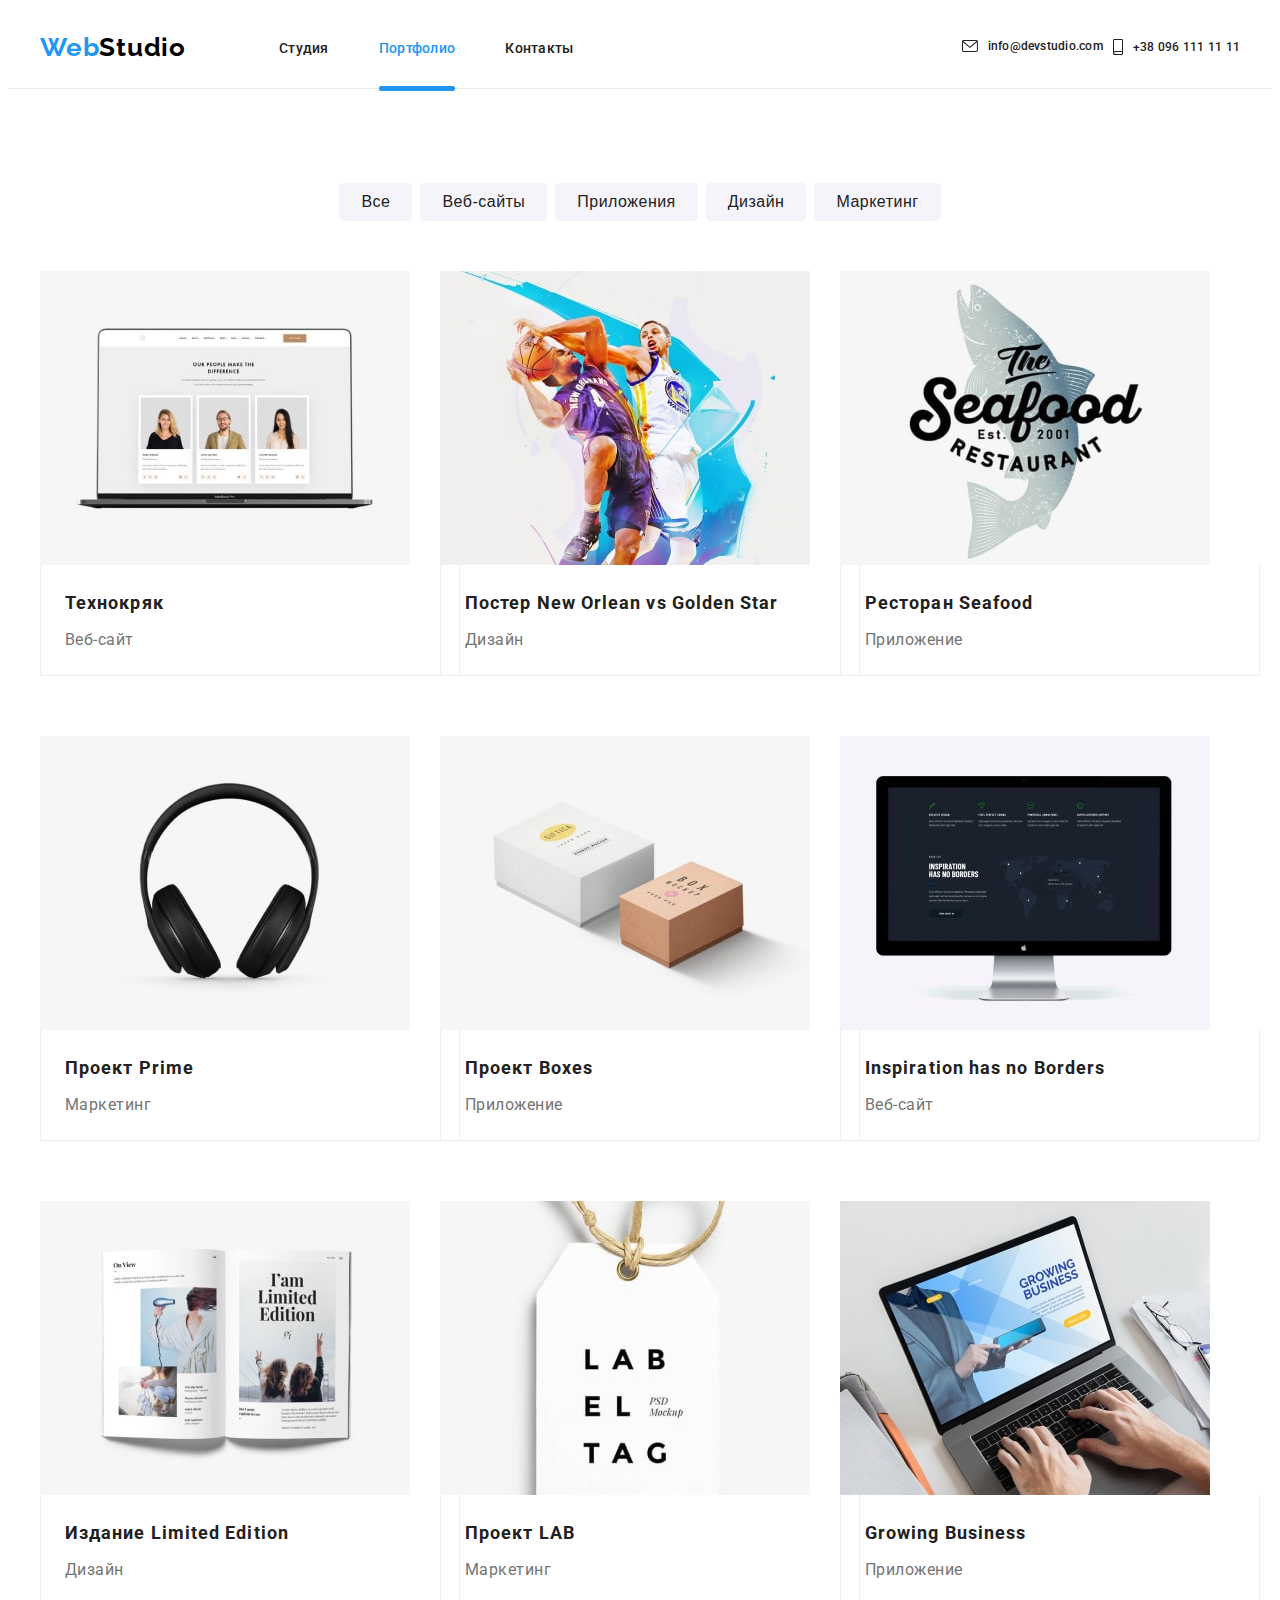
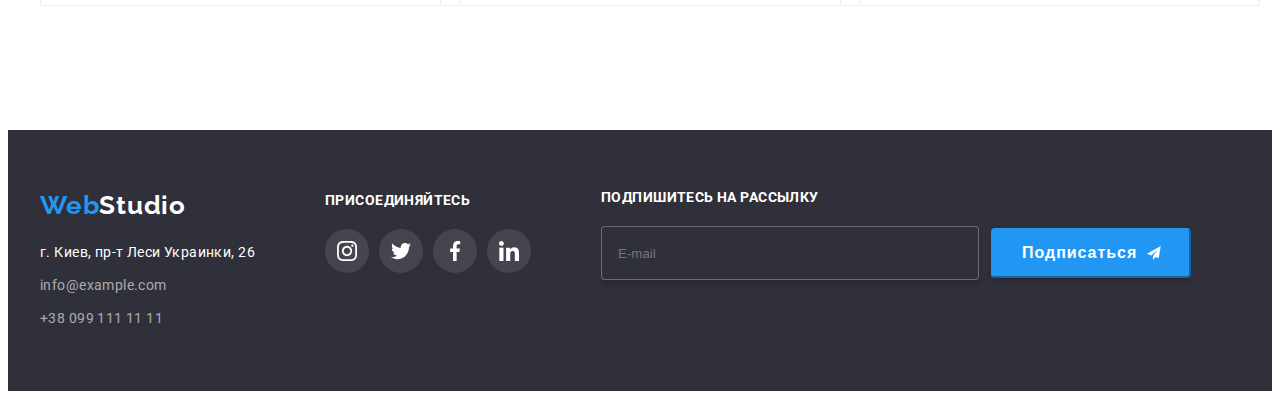
==== commit 87754694: "coding" ====
--- a/portfolio.html
+++ b/portfolio.html
@@ -83,7 +83,19 @@
             <li class="cases__item">  
                 <a href="" class="cases__link link">
                 <div class="labor">
-                    <img src="./images/port-img-1.jpg" alt="portfolio photo" width="370" height="294">
+                    <picture>
+                        <source srcset="./images/port-img-1.jpg 1x, ./images/port-img-1@2x.jpg 2x"
+                        media="(min-width: 1200px)"/>
+                       
+                        <source srcset="./images/tablet/case-tab1.jpg 1x, ./images/tablet/case-tab1@2x.jpg 2x"
+                        media="(min-width: 768px)"/>
+                        
+                        <source srcset="./images/mobile/prog-mob1.jpg 1x, ./images/mobile/prog-mob1@2x.jpg 2x"
+                        media="(max-width: 767px)"/>
+
+                        <img src="./images/port-img-1.jpg" alt="portfolio photo" width="370" height="294">
+                    </picture>
+                    
                 <p class="labor__text">
                     Ресурс предлагает комплексные предложения с разным уровнем функционала и сервисов. Все это позволит посетителю получить исчерпывающие сведения о компании или частном лице.
                 </p>
@@ -97,7 +109,19 @@
             <li class="cases__item"> 
                 <a href="" class="cases__link link">
                 <div class="labor">
-                <img src="./images/port-img-2.jpg" alt="portfolio photo" width="370" height="294">
+                    <picture>
+                        <source srcset="./images/port-img-2.jpg 1x, ./images/port-img-2@2x.jpg 2x"
+                        media="(min-width: 1200px)"/>
+                       
+                        <source srcset="./images/tablet/case-tab2.jpg 1x, ./images/tablet/case-tab2@2x.jpg 2x"
+                        media="(min-width: 768px)"/>
+                        
+                        <source srcset="./images/mobile/prog-mob2.jpg 1x, ./images/mobile/prog-mob2@2x.jpg 2x"
+                        media="(max-width: 767px)"/>
+
+                        <img src="./images/port-img-2.jpg" alt="portfolio photo" width="370" height="294">
+                    </picture>
+                
                 <p class="labor__text">
                     Ресурс предлагает комплексные предложения с разным уровнем функционала и сервисов. Все это позволит посетителю получить исчерпывающие сведения о компании или частном лице.
                 </p>
@@ -111,7 +135,19 @@
             <li class="cases__item"> 
                 <a href="" class="cases__link link">
                 <div class="labor">
-                <img src="./images/port-img-3.jpg" alt="portfolio photo" width="370" height="294">
+                    <picture>
+                        <source srcset="./images/port-img-3.jpg 1x, ./images/port-img-3@2x.jpg 2x"
+                        media="(min-width: 1200px)"/>
+                       
+                        <source srcset="./images/tablet/case-tab3.jpg 1x, ./images/tablet/case-tab3@2x.jpg 2x"
+                        media="(min-width: 768px)"/>
+                        
+                        <source srcset="./images/mobile/prog-mob3.jpg 1x, ./images/mobile/prog-mob3@2x.jpg 2x"
+                        media="(max-width: 767px)"/>
+
+                        <img src="./images/port-img-3.jpg" alt="portfolio photo" width="370" height="294">
+                    </picture>
+                
                 <p class="labor__text">
                     Ресурс предлагает комплексные предложения с разным уровнем функционала и сервисов. Все это позволит посетителю получить исчерпывающие сведения о компании или частном лице.
                 </p>
@@ -125,7 +161,18 @@
             <li class="cases__item"> 
                 <a href="" class="cases__link link">
                 <div class="labor">
-                <img src="./images/port-img-4.jpg" alt="portfolio photo" width="370" height="294">
+                    <picture>
+                        <source srcset="./images/port-img-4.jpg 1x, ./images/port-img-4@2x.jpg 2x"
+                        media="(min-width: 1200px)"/>
+                       
+                        <source srcset="./images/tablet/case-tab4.jpg 1x, ./images/tablet/case-tab4@2x.jpg 2x"
+                        media="(min-width: 768px)"/>
+                        
+                        <source srcset="./images/mobile/prog-mob4.jpg 1x, ./images/mobile/prog-mob4@2x.jpg 2x"
+                        media="(max-width: 767px)"/>
+
+                        <img src="./images/port-img-4.jpg" alt="portfolio photo" width="370" height="294">
+                    </picture>
                 <p class="labor__text">
                     Ресурс предлагает комплексные предложения с разным уровнем функционала и сервисов. Все это позволит посетителю получить исчерпывающие сведения о компании или частном лице.
                 </p>
@@ -139,7 +186,19 @@
             <li class="cases__item"> 
                 <a href="" class="cases__link link">
                 <div class="labor">
-                <img src="./images/port-img-5.jpg" alt="portfolio photo" width="370" height="294">
+                    <picture>
+                        <source srcset="./images/port-img-5.jpg 1x, ./images/port-img-5@2x.jpg 2x"
+                        media="(min-width: 1200px)"/>
+                       
+                        <source srcset="./images/tablet/case-tab5.jpg 1x, ./images/tablet/case-tab5@2x.jpg 2x"
+                        media="(min-width: 768px)"/>
+                        
+                        <source srcset="./images/mobile/prog-mob5.jpg 1x, ./images/mobile/prog-mob5@2x.jpg 2x"
+                        media="(max-width: 767px)"/>
+
+                        <img src="./images/port-img-5.jpg" alt="portfolio photo" width="370" height="294">
+                    </picture>
+                
                 <p class="labor__text">
                     Ресурс предлагает комплексные предложения с разным уровнем функционала и сервисов. Все это позволит посетителю получить исчерпывающие сведения о компании или частном лице.
                 </p>
@@ -153,7 +212,19 @@
             <li class="cases__item"> 
                 <a href="" class="cases__link link">
                 <div class="labor">
-                <img src="./images/port-img-6.jpg" alt="portfolio photo" width="370" height="294">
+                    <picture>
+                        <source srcset="./images/port-img-6.jpg 1x, ./images/port-img-6@2x.jpg 2x"
+                        media="(min-width: 1200px)"/>
+                       
+                        <source srcset="./images/tablet/case-tab6.jpg 1x, ./images/tablet/case-tab6@2x.jpg 2x"
+                        media="(min-width: 768px)"/>
+                        
+                        <source srcset="./images/mobile/prog-mob6.jpg 1x, ./images/mobile/prog-mob6@2x.jpg 2x"
+                        media="(max-width: 767px)"/>
+
+                        <img src="./images/port-img-6.jpg" alt="portfolio photo" width="370" height="294">
+                    </picture>
+                
                 <p class="labor__text">
                     Ресурс предлагает комплексные предложения с разным уровнем функционала и сервисов. Все это позволит посетителю получить исчерпывающие сведения о компании или частном лице.
                 </p>
@@ -167,7 +238,19 @@
             <li class="cases__item"> 
                 <a href="" class="cases__link link">
                 <div class="labor">
-                <img src="./images/port-img-7.jpg" alt="portfolio photo" width="370" height="294">
+                    <picture>
+                        <source srcset="./images/port-img-7.jpg 1x, ./images/port-img-7@2x.jpg 2x"
+                        media="(min-width: 1200px)"/>
+                       
+                        <source srcset="./images/tablet/case-tab7.jpg 1x, ./images/tablet/case-tab7@2x.jpg 2x"
+                        media="(min-width: 768px)"/>
+                        
+                        <source srcset="./images/mobile/prog-mob7.jpg 1x, ./images/mobile/prog-mob7@2x.jpg 2x"
+                        media="(max-width: 767px)"/>
+
+                        <img src="./images/port-img-7.jpg" alt="portfolio photo" width="370" height="294">
+                    </picture>
+            
                 <p class="labor__text">
                     Ресурс предлагает комплексные предложения с разным уровнем функционала и сервисов. Все это позволит посетителю получить исчерпывающие сведения о компании или частном лице.
                 </p>
@@ -181,7 +264,19 @@
             <li class="cases__item"> 
                 <a href="" class="cases__link link">
                 <div class="labor">
-                <img src="./images/port-img-8.jpg" alt="portfolio photo" width="370" height="294">
+                    <picture>
+                        <source srcset="./images/port-img-8.jpg 1x, ./images/port-img-8@2x.jpg 2x"
+                        media="(min-width: 1200px)"/>
+                       
+                        <source srcset="./images/tablet/case-tab8.jpg 1x, ./images/tablet/case-tab8@2x.jpg 2x"
+                        media="(min-width: 768px)"/>
+                        
+                        <source srcset="./images/mobile/prog-mob8.jpg 1x, ./images/mobile/prog-mob8@2x.jpg 2x"
+                        media="(max-width: 767px)"/>
+
+                        <img src="./images/port-img-8.jpg" alt="portfolio photo" width="370" height="294">
+                    </picture>
+                
                 <p class="labor__text">
                     Ресурс предлагает комплексные предложения с разным уровнем функционала и сервисов. Все это позволит посетителю получить исчерпывающие сведения о компании или частном лице.
                 </p>
@@ -195,7 +290,19 @@
             <li class="cases__item"> 
                 <a href="" class="cases__link link">
                 <div class="labor">
-                <img src="./images/port-img-9.jpg" alt="portfolio photo" width="370" height="294">
+                    <picture>
+                        <source srcset="./images/port-img-9.jpg 1x, ./images/port-img-9@2x.jpg 2x"
+                        media="(min-width: 1200px)"/>
+                       
+                        <source srcset="./images/tablet/case-tab9.jpg 1x, ./images/tablet/case-tab9@2x.jpg 2x"
+                        media="(min-width: 768px)"/>
+                        
+                        <source srcset="./images/mobile/prog-mob9.jpg 1x, ./images/mobile/prog-mob9@2x.jpg 2x"
+                        media="(max-width: 767px)"/>
+
+                        <img src="./images/port-img-9.jpg" alt="portfolio photo" width="370" height="294">
+                    </picture>
+                
                 <p class="labor__text">
                     Ресурс предлагает комплексные предложения с разным уровнем функционала и сервисов. Все это позволит посетителю получить исчерпывающие сведения о компании или частном лице.
                 </p>
--- a/css/main.min.css
+++ b/css/main.min.css
@@ -1 +1 @@
-.modal-title,.case__name,.kind__button,.worker__name,.benefits__title,.site__link,.contact__link{color:#212121}.sign__email,.sign-up__name,.foot-soc__title,.down__adress,.logo,.logo__down,.labor__text,.kind__button:hover,.kind__button:focus,.work__text,.ban-button,.banner__title{color:#fff}.policy-doc,.down__link:hover,.down__link:focus,.down__adress:hover,.down__adress:focus,.fotlog,.site__link:hover,.site__link:focus,.current,.logo{color:#2196f3}.lab-text-name,.check-text,.case__type,.worker__position,.benefits__description{color:#757575}.logo__part{color:#000}.modal-check:checked+.check-text::before,.fsoc__link:hover,.kind__button:hover,.kind__button:focus,.worker-soc__link:hover,.ban-button{background-color:#2196f3}.kind__button,.workers,.icon-ben{background-color:#f5f4fa}.modal,.worker__item{background:#fff}.kind__button,.ban-button{margin-left:auto;margin-right:auto;display:flex;align-items:center;justify-content:center;text-align:center;border-radius:4px;border:none;cursor:pointer;font-size:16px}.send-button,.sign__button{display:flex;justify-content:center;align-items:center;margin-left:auto;margin-right:auto;border-radius:4px;font-size:16px;flex-shrink:1;width:200px;height:50px;background:#2196f3;border-color:#2196f3;font-weight:700;line-height:1.88;letter-spacing:.06em;color:#fff}.all-clients__title,.workers__title,.working-area__title{font-weight:700;font-size:28px;line-height:1.16;text-align:center;letter-spacing:.03em;color:var(--second-title-color);margin-bottom:30px}.check-text,.modal-close,.fsoc__link,.down__link,.down__adress,.clients__link,.worker-soc__link,.worker-soc,.work__text{display:flex;align-items:center;justify-content:center}.kind,.clients,.working-area__title,.banner__title{margin-left:auto;margin-right:auto}body{font-family:"Roboto",sans-serif}p,h1,h2,h3{margin:0}ul{margin:0;padding-left:0}.list{list-style:none}.link{text-decoration:none}img{display:block;max-width:100%;height:auto;width:100%}.container{padding-left:15px;padding-right:15px}@media screen and (min-width: 480px){.container{width:480px;margin-left:auto;margin-right:auto}}@media screen and (min-width: 1200px){.container{width:1200px;margin-left:auto;margin-right:auto}}.section{padding-top:60px;padding-bottom:60px}@media screen and (min-width: 1200px){.section{padding-top:94px;padding-bottom:94px}}.header>.container{display:flex;align-items:center;justify-content:space-between}@media screen and (min-width: 1200px){.header>.container{display:flex;align-items:center;justify-content:none}}.header{padding-top:16px;padding-bottom:16px;border-bottom:1px solid #ececec}@media screen and (min-width: 1200px){.header{padding-top:24px;padding-bottom:25px;border-bottom:1px solid #ececec}}.menu-button{display:inline-flex;line-height:0;margin:0;padding:0;border:none;background-color:rgba(0,0,0,0);height:40px;width:40px;align-items:center}@media screen and (min-width: 1200px){.menu-button{display:none}}.menu-button:hover+.burger{fill:#2196f3}.site,.contact{display:none}@media screen and (min-width: 1200px){.site,.contact{display:flex;gap:50px}}@media screen and (min-width: 1200px){.navigation{display:flex;align-items:center}}.logo{display:inline-block;align-items:center;justify-content:center;margin-right:93px;margin-bottom:0;font-family:"Raleway",sans-serif;font-style:normal;font-weight:700;font-size:26px;line-height:1.19}@media screen and (min-width: 1200px){.contact{margin-left:auto}}.current{font-weight:500;font-size:14px;line-height:1.14;letter-spacing:.02em}@media screen and (min-width: 1200px){.current{position:relative;padding-bottom:32px}.current::after{content:"";position:absolute;left:0;bottom:0;display:block;width:100%;height:5px;background-color:#2196f3;border-radius:2px}.current:hover::after{display:block}}.site__link,.contact__link{font-weight:500;font-size:14px;line-height:1.14;letter-spacing:.02em;transition:color 250ms cubic-bezier(0.4, 0, 0.2, 1)}@media screen and (min-width: 1200px){.site__link,.contact__link{font-weight:500;font-size:14px;line-height:1.14;letter-spacing:.02em;color:#212121}}@media screen and (min-width: 1200px){.contact__link{display:flex;align-items:center;gap:10px;color:#212121}}@media screen and (min-width: 1200px){.contact__link:hover,.contact__link:focus{color:#2196f3}}.contact__icon{fill:currentColor}.mobile-menu{position:fixed;top:0;left:0;z-index:100;width:100%;height:100%;background-color:#fff;opacity:0;visibility:hidden;pointer-events:none;transition:opacity 250ms cubic-bezier(0.4, 0, 0.2, 1),visibility 250ms cubic-bezier(0.4, 0, 0.2, 1)}.mobile-menu>.container{position:relative}.mobile-menu__container{padding-top:48px;padding-bottom:48px;padding-left:40px;height:100vh;display:flex;flex-direction:column;justify-content:space-between}.mobile-menu.is-open{opacity:1;visibility:visible;pointer-events:auto}.mobile-menu__close-button{position:absolute;top:10px;right:15px;width:40px;height:40px;border:0;background-color:rgba(0,0,0,0)}.mobile-menu__close-button:hover+.mobile-menu__close-icon{fill:#2196f3}.mob-site{display:inline-block}.mob-site__item{padding-bottom:32px}.mob-current__link,.mob-site__link{font-weight:500;font-size:40px;line-height:47px;text-align:center;letter-spacing:.02em;color:#212121;transition:color 250ms cubic-bezier(0.4, 0, 0.2, 1)}.mob-current__link{color:#2196f3}.mob-site__link:hover{color:#2196f3}.mob-contact{display:flexbox;align-items:flex-end;margin-top:auto}.mob-contact__tel-link{font-weight:500;font-size:34px;line-height:1.17;letter-spacing:.02em;color:#2196f3}.mob-contact__link{font-size:24px;line-height:1.16;letter-spacing:.02em;color:#757575}.mob-contact__item:nth-child(1){padding-bottom:32px}.mob-contact__item:last-child{padding-bottom:64px}.mob-social{display:flex;gap:10px}.mob-social__item{padding-right:10px}.mob-social__item:not(:last-child){border-right:1px solid rgba(33,33,33,.2)}.mob-social__link{font-size:18px;line-height:1.22;letter-spacing:.02em;color:#2196f3}@media screen and (min-width: 1200px){.main>.container{display:flex}}.banner{padding-top:118px;padding-bottom:118px;background-image:linear-gradient(rgba(47, 48, 58, 0.4), rgba(47, 48, 58, 0.4)),url(../images/banner-mobile.jpg)}@media screen and (min-device-pixel-ratio: 2)and (min-width: 240px),screen and (min-resolution: 192dpi)and (min-width: 240px),screen and (min-resolution: 2dppx)and (min-width: 240px){.banner{background-image:linear-gradient(rgba(47, 48, 58, 0.4), rgba(47, 48, 58, 0.4)),url(../images/banner-mobile@2x.jpg);background-size:cover}}@media screen and (min-width: 768px){.banner{background-image:linear-gradient(rgba(47, 48, 58, 0.4), rgba(47, 48, 58, 0.4)),url(../images/banner-tablet.jpg)}}@media screen and (min-device-pixel-ratio: 2)and (min-width: 768px),screen and (min-resolution: 192dpi)and (min-width: 768px),screen and (min-resolution: 2dppx)and (min-width: 768px){.banner{background-image:linear-gradient(rgba(47, 48, 58, 0.4), rgba(47, 48, 58, 0.4)),url(../images/banner-tablet@2x.jpg)}}@media screen and (min-width: 1200px){.banner{padding-top:200px;padding-bottom:200px;background-image:linear-gradient(rgba(47, 48, 58, 0.4), rgba(47, 48, 58, 0.4)),url(../images/banner.jpg)}}@media screen and (min-device-pixel-ratio: 2)and (min-width: 1200px),screen and (min-resolution: 192dpi)and (min-width: 1200px),screen and (min-resolution: 2dppx)and (min-width: 1200px){.banner{background-image:linear-gradient(rgba(47, 48, 58, 0.4), rgba(47, 48, 58, 0.4)),url(../images/banner@2x.jpg)}}.banner__content{align-items:center}.banner__title{max-width:360px;font-weight:900;font-size:26px;line-height:1.62;text-align:center;letter-spacing:.06em;text-transform:uppercase;margin-bottom:30px}@media screen and (min-width: 1200px){.banner__title{max-width:696px;font-size:44px;line-height:1.36;justify-content:center}}.ban-button{padding:10px 32px;font-family:inherit;font-weight:700;line-height:2.5;min-width:200px;height:50px}.benefits{display:block}@media screen and (min-width: 1200px){.benefits{display:flex}}.benefits__item:not(:last-child){margin-bottom:30px}@media screen and (min-width: 1200px){.benefits__item:not(:last-child){margin-right:30px}}.icon-ben{width:450px;height:120px;border-radius:4px;margin-bottom:30px;display:flex;align-items:center;justify-content:center}@media screen and (min-width: 1200px){.icon-ben{width:270px;height:120px}}.benefits__title{display:block;justify-content:center;text-align:center;font-weight:700;font-size:14px;line-height:1.14;letter-spacing:.03em;text-transform:uppercase;margin-bottom:10px}@media screen and (min-width: 1200px){.benefits__title{display:inline}}.benefits__description{font-weight:400;font-size:14px;line-height:1.71;letter-spacing:.03em}@media screen and (min-width: 1200px){.benefits__description{margin-bottom:0}}.working-area{display:none}@media screen and (min-width: 1200px){.working-area{display:flex;padding-top:0}}.working-area__title{justify-content:center}@media screen and (min-width: 1200px){.working-area__title{font-size:36px}}.work{display:flex;align-items:center;margin:0}.work__item{position:relative}.work__item:not(:last-child){margin-right:30px}.work__text{position:absolute;height:23%;width:100%;bottom:0;left:0;font-weight:700;font-size:14px;line-height:1.14;letter-spacing:.03em;text-align:center;background:rgba(47,48,58,.8)}.worker{display:block;align-items:center}@media screen and (min-width: 1200px){.worker{display:flex;align-items:center;margin:0}}.worker__item{box-shadow:0px 1px 3px rgba(0,0,0,.12),0px 1px 1px rgba(0,0,0,.14),0px 2px 1px rgba(0,0,0,.2);border-radius:0px 0px 4px 4px}.worker__item:not(:last-child){margin-bottom:30px}@media screen and (min-width: 1200px){.worker__item:not(:last-child){margin-right:30px;margin-bottom:0}}.worker-soc{gap:10px;padding-bottom:30px}.worker-soc__link{width:44px;height:44px;border-radius:50%;transition:background-color 250ms cubic-bezier(0.4, 0, 0.2, 1)}.worker-soc__icon{fill:#afb1b8;transition:fill 250ms cubic-bezier(0.4, 0, 0.2, 1)}.worker-soc__link:hover .worker-soc__icon{fill:#fff}@media screen and (min-width: 1200px){.workers__title{font-size:36px}}.worker__name{font-size:16px;line-height:1.18;text-align:center;letter-spacing:.03em;padding-top:30px;margin-bottom:10px}.worker__position{font-size:16px;line-height:1.18;text-align:center;margin-bottom:16px}@media screen and (min-width: 1200px){.all-clients{padding-top:90px;padding-bottom:90px}}.clients{display:flex;flex-wrap:wrap;gap:30px}@media screen and (min-width: 1200px){.clients{display:flex;gap:30px}}.clients__link{width:210px;height:92px;border:1px solid #afb1b8;border-radius:4px;transition:border-color 250ms cubic-bezier(0.4, 0, 0.2, 1)}.clients__link:hover{border-color:#2196f3}@media screen and (min-width: 1200px){.clients__link{width:170px}}.clients__icon{fill:#afb1b8;transition:fill 250ms cubic-bezier(0.4, 0, 0.2, 1)}.clients__link:hover .clients__icon{fill:#2196f3}.all-clients__title{margin-bottom:30px}@media screen and (min-width: 1200px){.all-clients__title{font-size:36px;margin-bottom:50px}}.kind{display:flex;justify-content:start;flex-wrap:wrap;gap:8px;margin-bottom:40px}@media screen and (min-width: 1200px){.kind{align-items:center;justify-content:center;margin-bottom:50px}}.kind__button{padding:6px 22px;font-weight:500;font-size:16px;line-height:1.62;letter-spacing:.03em;transition:color 250ms cubic-bezier(0.4, 0, 0.2, 1),background-color 250ms cubic-bezier(0.4, 0, 0.2, 1),box-shadow 250ms cubic-bezier(0.4, 0, 0.2, 1)}.kind__button:hover,.kind__button:focus{box-shadow:0px 3px 1px rgba(0,0,0,.1),0px 1px 2px rgba(0,0,0,.08),0px 2px 2px rgba(0,0,0,.12);border-radius:4px}@media screen and (min-width: 1200px){.cases{display:flex;flex-wrap:wrap;gap:30px}}.cases__item{display:block;align-items:center;justify-content:center;width:450px}.cases__item:not(:last-child){margin-bottom:30px}@media screen and (min-width: 1200px){.cases__item{width:370px}}.labor{position:relative;overflow:hidden}.labor__text{display:flex;position:absolute;top:0;left:0;height:101%;padding:63px 24px;font-weight:400;font-size:18px;line-height:1.56;letter-spacing:.03em;background:rgba(33,150,243,.9);transform:translateY(100%);transition:transform 250ms cubic-bezier(0.4, 0, 0.2, 1),opacity 250ms cubic-bezier(0.4, 0, 0.2, 1);opacity:0}.cases__link:hover .labor__text{transform:translateY(0);opacity:1}.cases__link{display:block;align-items:center;justify-content:center;transition:box-shadow 250ms cubic-bezier(0.4, 0, 0.2, 1),transform 250ms cubic-bezier(0.4, 0, 0.2, 1)}.cases__link:hover,.cases__link:focus{cursor:pointer;box-shadow:0px 1px 1px rgba(0,0,0,.12),0px 4px 4px rgba(0,0,0,.06),1px 4px 6px rgba(0,0,0,.16)}@media screen and (min-width: 1200px){.cases__link{display:inline-block}}.case{padding:20px 24px;border-right:1px solid #eee;border-bottom:1px solid #eee;border-left:1px solid #eee}.case__name{font-size:18px;line-height:2;letter-spacing:.06em;margin-bottom:4px}.case__type{font-size:16px;line-height:1.88;letter-spacing:.03em}.footer{background-color:#2f303a;padding-top:60px;padding-bottom:60px}@media screen and (min-width: 1200px){.footer>.container{display:flex;gap:70px}}.logo,.logo__down{display:inline-block;font-family:"Raleway",sans-serif;font-weight:700;font-size:26px;line-height:1.19;letter-spacing:.03em}.fotlog{display:flex;align-items:center;justify-content:center;margin-bottom:20px;margin-right:0}@media screen and (min-width: 1200px){.fotlog{margin-bottom:20px;display:inline-block}}.down:last-child{margin-bottom:20px}@media screen and (min-width: 1200px){.down:last-child{margin-bottom:0}}.down__link,.down__adress{font-style:normal;font-size:14px;line-height:1.71;letter-spacing:.03em}@media screen and (min-width: 1200px){.down__link,.down__adress{display:inline}}.down__item:not(:last-child){margin-bottom:9px}.down__link{color:rgba(255,255,255,.6);transition:color 250ms cubic-bezier(0.4, 0, 0.2, 1)}.down__adress{transition:color 250ms cubic-bezier(0.4, 0, 0.2, 1)}.foot-soc__title{font-weight:700;font-size:14px;line-height:1.14;letter-spacing:.03em;text-transform:uppercase;display:flex;justify-content:center;align-items:center;margin-bottom:20px;margin-top:0}@media screen and (min-width: 1200px){.foot-soc__title{display:inline-block}}.fsoc{display:flex;justify-content:center;align-items:center;gap:10px}@media screen and (min-width: 1200px){.fsoc{justify-content:baseline}}.fsoc__item{border-radius:50%;background:rgba(255,255,255,.1);margin-bottom:60px}@media screen and (min-width: 1200px){.fsoc__item{margin-bottom:0}}.fsoc__link{width:44px;height:44px;border-radius:50%;transition:background-color 250ms cubic-bezier(0.4, 0, 0.2, 1)}.fsoc__icon{fill:#fff}.fsoc__link:hover .fsoc__icon{fill:#fff}@media screen and (min-width: 1200px){.sign{margin:0;display:flex}}.sign-up__name{display:flex;justify-content:center;font-weight:700;font-size:14px;line-height:1.14;letter-spacing:.03em;text-transform:uppercase;margin-bottom:20px}@media screen and (min-width: 1200px){.sign-up__name{display:block}}.sign__email{display:block;background-color:#2f303a;width:450px;height:50px;border:1px solid rgba(255,255,255,.3);box-shadow:0px 4px 4px rgba(0,0,0,.15);border-radius:4px;padding-left:16px;outline:rgba(0,0,0,0);margin-bottom:20px}@media screen and (min-width: 1200px){.sign__email{width:358px;margin-right:12px;margin-bottom:0}}.sign__button{padding:10px 28px 10px 29px;gap:10px;box-shadow:0px 4px 4px rgba(0,0,0,.15);cursor:pointer}.backdrop{position:fixed;top:0;width:100%;height:100%;background:rgba(0,0,0,.2);transition:opacity 250ms cubic-bezier(0.4, 0, 0.2, 1),visibility 250ms cubic-bezier(0.4, 0, 0.2, 1)}@media screen and (min-width: 1200px){.backdrop{position:fixed;top:0;width:100%;height:100%;background:rgba(0,0,0,.2);transition:opacity 250ms cubic-bezier(0.4, 0, 0.2, 1),visibility 250ms cubic-bezier(0.4, 0, 0.2, 1)}}.is-hidden{opacity:0;visibility:hidden;pointer-events:none}.backdrop.is-hidden .modal{transform:translate(-50%, -50%) scale(0)}.modal{width:450px;box-shadow:0px 1px 3px rgba(0,0,0,.12),0px 1px 1px rgba(0,0,0,.14),0px 2px 1px rgba(0,0,0,.2);border-radius:4px;width:450px;min-height:400px;position:absolute;top:50%;left:50%;transform:translate(-50%, -50%) scale(1);transition:transform 250ms cubic-bezier(0.4, 0, 0.2, 1);padding:40px;margin:0}@media screen and (min-width: 1200px){.modal{width:528px;height:581px;box-shadow:0px 1px 3px rgba(0,0,0,.12),0px 1px 1px rgba(0,0,0,.14),0px 2px 1px rgba(0,0,0,.2);border-radius:4px;width:500px;min-height:500px;position:absolute;top:50%;left:50%;transform:translate(-50%, -50%) scale(1);transition:transform 250ms cubic-bezier(0.4, 0, 0.2, 1);padding-left:41px;padding-right:39px;padding-top:40px;padding-bottom:40px;margin:0}}.modal-title{font-weight:700;font-size:20px;line-height:1.15;text-align:center;margin-bottom:12px}.modal-close{padding:10px 9px;position:absolute;top:10px;right:10px;background:#fff;width:30px;height:30px;border-radius:50%;border:1px solid rgba(0,0,0,.1)}.modal-close:hover{cursor:pointer}.modal-field{margin-bottom:10px}.modal-input{width:100%;height:40px;border:1px solid rgba(33,33,33,.2);border-radius:4px;font-weight:400;font-size:12px;padding-left:42px;outline:rgba(0,0,0,0);transition:border-color 250ms cubic-bezier(0.4, 0, 0.2, 1),fill 250ms cubic-bezier(0.4, 0, 0.2, 1)}.modal-input:focus{border-color:#2196f3}.modal-input:focus+.input-icon{fill:#2196f3}.modal-input-coment{width:100%;height:120px;border:1px solid rgba(33,33,33,.2);border-radius:4px;padding:12px 16px;resize:none;outline:rgba(0,0,0,0);transition:border-color 250ms cubic-bezier(0.4, 0, 0.2, 1)}.modal-input-coment:focus{border-color:#2196f3}.modal-input-coment::placeholder{font-weight:400;font-size:12px;line-height:1.16;letter-spacing:.01em;color:rgba(117,117,117,.5)}.input-wrap{position:relative}.input-icon{position:absolute;left:12px;top:40%;transform:translateY(-50%)}.modal-input-coment{display:block}.modal-com{margin-bottom:20px}.modal-check-box{margin-bottom:30px}.check-text{font-size:12px;line-height:1.16;letter-spacing:.03em;margin-bottom:30px}.check-text::before{content:"";display:inline-block;margin-right:8px;width:16px;height:15px;border:2px solid #212121}@media screen and (min-width: 1200px){.check-text{font-weight:400;font-size:14px;line-height:1.71}}.modal-check{position:absolute;white-space:nowrap;width:1px;height:1px;overflow:hidden;border:0;padding:0;clip:rect(0 0 0 0);clip-path:inset(50%);margin:-1px}.modal-check:checked+.check-text::before{border:none;background-image:url(../images/check.svg);background-repeat:no-repeat;background-position:center}.policy-doc{margin-left:3px}.lab-text-name{display:block;margin-bottom:4px;font-weight:400;font-size:12px;line-height:1.16;letter-spacing:.01em}.send-button{padding:10px 55px;transition:box-shadow 250ms cubic-bezier(0.4, 0, 0.2, 1)}.send-button:focus,.send-button:hover{box-shadow:0px 4px 4px rgba(0,0,0,.25)}/*# sourceMappingURL=main.min.css.map */+.modal-title,.case__name,.kind__button,.worker__name,.benefits__title,.site__link,.contact__link{color:#212121}.sign__email,.sign-up__name,.foot-soc__title,.down__adress,.logo,.logo__down,.labor__text,.kind__button:hover,.kind__button:focus,.work__text,.ban-button,.banner__title{color:#fff}.policy-doc,.down__link:hover,.down__link:focus,.down__adress:hover,.down__adress:focus,.fotlog,.site__link:hover,.site__link:focus,.current,.logo{color:#2196f3}.lab-text-name,.check-text,.case__type,.worker__position,.benefits__description{color:#757575}.logo__part{color:#000}.modal-check:checked+.check-text::before,.fsoc__link:hover,.kind__button:hover,.kind__button:focus,.worker-soc__link:hover,.ban-button{background-color:#2196f3}.kind__button,.workers,.icon-ben{background-color:#f5f4fa}.modal,.worker__item{background:#fff}.kind__button,.ban-button{margin-left:auto;margin-right:auto;display:flex;align-items:center;justify-content:center;text-align:center;border-radius:4px;border:none;cursor:pointer;font-size:16px}.send-button,.sign__button{display:flex;justify-content:center;align-items:center;margin-left:auto;margin-right:auto;border-radius:4px;font-size:16px;flex-shrink:1;width:200px;height:50px;background:#2196f3;border-color:#2196f3;font-weight:700;line-height:1.88;letter-spacing:.06em;color:#fff}.all-clients__title,.workers__title,.working-area__title{font-weight:700;font-size:28px;line-height:1.16;text-align:center;letter-spacing:.03em;color:var(--second-title-color);margin-bottom:30px}.check-text,.modal-close,.fsoc__link,.down__link,.down__adress,.clients__link,.worker-soc__link,.worker-soc,.work__text{display:flex;align-items:center;justify-content:center}.kind,.clients,.working-area__title,.banner__title{margin-left:auto;margin-right:auto}body{font-family:"Roboto",sans-serif}p,h1,h2,h3{margin:0}ul{margin:0;padding-left:0}.list{list-style:none}.link{text-decoration:none}img{display:block;max-width:100%;height:auto;width:100%}.container{padding-left:15px;padding-right:15px}@media screen and (min-width: 480px){.container{width:480px;margin-left:auto;margin-right:auto}}@media screen and (min-width: 768px){.container{width:768px;margin-left:auto;margin-right:auto}}@media screen and (min-width: 1200px){.container{width:1200px;margin-left:auto;margin-right:auto}}.section{padding-top:60px;padding-bottom:60px}@media screen and (min-width: 1200px){.section{padding-top:94px;padding-bottom:94px}}.header>.container{display:flex;align-items:center;justify-content:space-between}@media screen and (min-width: 1200px){.header>.container{display:flex;align-items:center;justify-content:none}}.header{padding-top:16px;padding-bottom:16px;border-bottom:1px solid #ececec}@media screen and (min-width: 768px){.header{padding-top:26px;padding-bottom:26px}}@media screen and (min-width: 1200px){.header{padding-top:24px;padding-bottom:25px;border-bottom:1px solid #ececec}}.menu-button{display:inline-flex;line-height:0;margin:0;padding:0;border:none;background-color:rgba(0,0,0,0);height:40px;width:40px;align-items:center}@media screen and (min-width: 768px){.menu-button{display:none}}@media screen and (min-width: 1200px){.menu-button{display:none}}.menu-button:hover+.burger{fill:#2196f3}.site,.contact{display:none}@media screen and (min-width: 1200px){.site,.contact{display:flex;gap:50px}}@media screen and (min-width: 768px){.site{display:flex;gap:50px}}@media screen and (min-width: 768px){.contact{display:inline-block;gap:10px}}@media screen and (min-width: 1200px){.contact{display:flex;margin-left:auto}}@media screen and (min-width: 768px){.navigation{display:flex;align-items:center}}@media screen and (min-width: 1200px){.navigation{display:flex;align-items:center}}.logo{display:inline-block;align-items:center;justify-content:center;margin-right:93px;margin-bottom:0;font-family:"Raleway",sans-serif;font-style:normal;font-weight:700;font-size:26px;line-height:1.19}.current{font-weight:500;font-size:14px;line-height:1.14;letter-spacing:.02em}@media screen and (min-width: 768px){.current{position:relative;padding-bottom:38px}.current::after{content:"";position:absolute;left:0;bottom:0;display:block;width:100%;height:5px;background-color:#2196f3;border-radius:2px}.current:hover::after{display:block}}@media screen and (min-width: 1200px){.current{padding-bottom:35px}}.site__link,.contact__link{font-weight:500;font-size:14px;line-height:1.14;letter-spacing:.02em;transition:color 250ms cubic-bezier(0.4, 0, 0.2, 1)}@media screen and (min-width: 1200px){.site__link,.contact__link{font-weight:500;font-size:14px;line-height:1.14;letter-spacing:.02em;color:#212121}}@media screen and (min-width: 768px){.contact__link{font-size:12px;line-height:14px;color:#757575}}@media screen and (min-width: 1200px){.contact__link{display:flex;align-items:center;gap:10px;color:#212121}}@media screen and (min-width: 1200px){.contact__link:hover,.contact__link:focus{color:#2196f3}}.contact__icon{fill:currentColor}.mobile-menu{position:fixed;top:0;left:0;z-index:100;width:100%;height:100%;background-color:#fff;opacity:0;visibility:hidden;pointer-events:none;transition:opacity 250ms cubic-bezier(0.4, 0, 0.2, 1),visibility 250ms cubic-bezier(0.4, 0, 0.2, 1)}.mobile-menu>.container{position:relative}.mobile-menu__container{padding-top:48px;padding-bottom:48px;padding-left:40px;height:100vh;display:flex;flex-direction:column;justify-content:space-between}.mobile-menu.is-open{opacity:1;visibility:visible;pointer-events:auto}.mobile-menu__close-button{position:absolute;top:10px;right:15px;width:40px;height:40px;border:0;background-color:rgba(0,0,0,0)}.mobile-menu__close-button:hover+.mobile-menu__close-icon{fill:#2196f3}.mob-site{display:inline-block}.mob-site__item{padding-bottom:32px}.mob-current__link,.mob-site__link{font-weight:500;font-size:40px;line-height:47px;text-align:center;letter-spacing:.02em;color:#212121;transition:color 250ms cubic-bezier(0.4, 0, 0.2, 1)}.mob-current__link{color:#2196f3}.mob-site__link:hover{color:#2196f3}.mob-contact{display:flexbox;align-items:flex-end;margin-top:auto}.mob-contact__tel-link{font-weight:500;font-size:34px;line-height:1.17;letter-spacing:.02em;color:#2196f3}.mob-contact__link{font-size:24px;line-height:1.16;letter-spacing:.02em;color:#757575}.mob-contact__item:nth-child(1){padding-bottom:32px}.mob-contact__item:last-child{padding-bottom:64px}.mob-social{display:flex;gap:10px}.mob-social__item{padding-right:10px}.mob-social__item:not(:last-child){border-right:1px solid rgba(33,33,33,.2)}.mob-social__link{font-size:18px;line-height:1.22;letter-spacing:.02em;color:#2196f3}@media screen and (min-width: 1200px){.main>.container{display:flex}}.banner{padding-top:118px;padding-bottom:118px;background-image:linear-gradient(rgba(47, 48, 58, 0.4), rgba(47, 48, 58, 0.4)),url(../images/banner-mobile.jpg)}@media screen and (min-device-pixel-ratio: 2)and (min-width: 240px),screen and (min-resolution: 192dpi)and (min-width: 240px),screen and (min-resolution: 2dppx)and (min-width: 240px){.banner{background-image:linear-gradient(rgba(47, 48, 58, 0.4), rgba(47, 48, 58, 0.4)),url(../images/banner-mobile@2x.jpg);background-size:cover}}@media screen and (min-width: 768px){.banner{background-image:linear-gradient(rgba(47, 48, 58, 0.4), rgba(47, 48, 58, 0.4)),url(../images/banner-tablet.jpg)}}@media screen and (min-device-pixel-ratio: 2)and (min-width: 768px),screen and (min-resolution: 192dpi)and (min-width: 768px),screen and (min-resolution: 2dppx)and (min-width: 768px){.banner{background-image:linear-gradient(rgba(47, 48, 58, 0.4), rgba(47, 48, 58, 0.4)),url(../images/banner-tablet@2x.jpg)}}@media screen and (min-width: 1200px){.banner{padding-top:200px;padding-bottom:200px;background-image:linear-gradient(rgba(47, 48, 58, 0.4), rgba(47, 48, 58, 0.4)),url(../images/banner.jpg)}}@media screen and (min-device-pixel-ratio: 2)and (min-width: 1200px),screen and (min-resolution: 192dpi)and (min-width: 1200px),screen and (min-resolution: 2dppx)and (min-width: 1200px){.banner{background-image:linear-gradient(rgba(47, 48, 58, 0.4), rgba(47, 48, 58, 0.4)),url(../images/banner@2x.jpg)}}.banner__content{align-items:center}.banner__title{max-width:360px;font-weight:900;font-size:26px;line-height:1.62;text-align:center;letter-spacing:.06em;text-transform:uppercase;margin-bottom:30px}@media screen and (min-width: 1200px){.banner__title{max-width:696px;font-size:44px;line-height:1.36;justify-content:center}}.ban-button{padding:10px 32px;font-family:inherit;font-weight:700;line-height:2.5;min-width:200px;height:50px}.benefits{display:block}@media screen and (min-width: 768px){.benefits{display:flex;flex-wrap:wrap;gap:30px}}@media screen and (min-width: 1200px){.benefits{display:flex;flex-wrap:nowrap;gap:0}}@media screen and (min-width: 768px){.benefits__item{display:block;width:354px}}@media screen and (min-width: 1200px){.benefits__item{display:inline}}.benefits__item:not(:last-child){margin-bottom:30px}@media screen and (min-width: 768px){.benefits__item:not(:last-child){margin-bottom:0}}@media screen and (min-width: 1200px){.benefits__item:not(:last-child){margin-right:30px}}.icon-ben{width:450px;height:120px;border-radius:4px;margin-bottom:30px;display:flex;align-items:center;justify-content:center}@media screen and (min-width: 768px){.icon-ben{width:354px;height:120px;padding-bottom:30px}}@media screen and (min-width: 1200px){.icon-ben{width:270px;height:120px}}.benefits__title{display:block;justify-content:center;text-align:center;font-weight:700;font-size:14px;line-height:1.14;letter-spacing:.03em;text-transform:uppercase;margin-bottom:10px}@media screen and (min-width: 768px){.benefits__title{display:inline;justify-content:start}}.benefits__description{font-weight:400;font-size:14px;line-height:1.71;letter-spacing:.03em}@media screen and (min-width: 1200px){.benefits__description{margin-bottom:0}}.working-area{display:none}@media screen and (min-width: 1200px){.working-area{display:flex;padding-top:0}}.working-area__title{justify-content:center}@media screen and (min-width: 1200px){.working-area__title{font-size:36px}}.work{display:flex;align-items:center;margin:0}.work__item{position:relative}.work__item:not(:last-child){margin-right:30px}.work__text{position:absolute;height:23%;width:100%;bottom:0;left:0;font-weight:700;font-size:14px;line-height:1.14;letter-spacing:.03em;text-align:center;background:rgba(47,48,58,.8)}.worker{display:block;align-items:center}@media screen and (min-width: 768px){.worker{display:flex;flex-wrap:wrap;gap:30px}}@media screen and (min-width: 1200px){.worker{display:flex;align-items:center;flex-wrap:nowrap;gap:10px;margin:0}}.worker__item{box-shadow:0px 1px 3px rgba(0,0,0,.12),0px 1px 1px rgba(0,0,0,.14),0px 2px 1px rgba(0,0,0,.2);border-radius:0px 0px 4px 4px}.worker__item:not(:last-child){margin-bottom:30px}@media screen and (min-width: 768px){.worker__item{width:354px}.worker__item:not(:last-child){margin-right:0;margin-bottom:0}}@media screen and (min-width: 1200px){.worker__item:not(:last-child){margin-right:30px;margin-bottom:0}}.worker-soc{gap:10px;padding-bottom:30px}.worker-soc__link{width:44px;height:44px;border-radius:50%;transition:background-color 250ms cubic-bezier(0.4, 0, 0.2, 1)}.worker-soc__icon{fill:#afb1b8;transition:fill 250ms cubic-bezier(0.4, 0, 0.2, 1)}.worker-soc__link:hover .worker-soc__icon{fill:#fff}@media screen and (min-width: 1200px){.workers__title{font-size:36px}}.worker__name{font-size:16px;line-height:1.18;text-align:center;letter-spacing:.03em;padding-top:30px;margin-bottom:10px}.worker__position{font-size:16px;line-height:1.18;text-align:center;margin-bottom:16px}@media screen and (min-width: 768px){.all-clients{padding-top:60px;padding-bottom:60px}}@media screen and (min-width: 1200px){.all-clients{padding-top:90px;padding-bottom:90px}}.clients{display:flex;flex-wrap:wrap;gap:30px}@media screen and (min-width: 1200px){.clients{display:flex;gap:30px}}.clients__link{width:210px;height:92px;border:1px solid #afb1b8;border-radius:4px;transition:border-color 250ms cubic-bezier(0.4, 0, 0.2, 1)}.clients__link:hover{border-color:#2196f3}@media screen and (min-width: 768px){.clients__link{width:226px}}@media screen and (min-width: 1200px){.clients__link{width:170px}}.clients__icon{fill:#afb1b8;transition:fill 250ms cubic-bezier(0.4, 0, 0.2, 1)}.clients__link:hover .clients__icon{fill:#2196f3}.all-clients__title{margin-bottom:30px}@media screen and (min-width: 1200px){.all-clients__title{font-size:36px;margin-bottom:50px}}.kind{display:flex;justify-content:start;flex-wrap:wrap;gap:8px;margin-bottom:40px}@media screen and (min-width: 768px){.kind{align-items:center;justify-content:center;margin-bottom:30px}}@media screen and (min-width: 1200px){.kind{align-items:center;justify-content:center;margin-bottom:50px}}.kind__button{padding:6px 22px;font-weight:500;font-size:16px;line-height:1.62;letter-spacing:.03em;transition:color 250ms cubic-bezier(0.4, 0, 0.2, 1),background-color 250ms cubic-bezier(0.4, 0, 0.2, 1),box-shadow 250ms cubic-bezier(0.4, 0, 0.2, 1)}.kind__button:hover,.kind__button:focus{box-shadow:0px 3px 1px rgba(0,0,0,.1),0px 1px 2px rgba(0,0,0,.08),0px 2px 2px rgba(0,0,0,.12);border-radius:4px}@media screen and (min-width: 768px){.cases{display:flex;flex-wrap:wrap;gap:30px}}@media screen and (min-width: 1200px){.cases{gap:30px}}.cases__item{display:block;align-items:center;justify-content:center;width:450px}.cases__item:not(:last-child){margin-bottom:30px}@media screen and (min-width: 768px){.cases__item{width:354px}}@media screen and (min-width: 1200px){.cases__item{width:370px}}.labor{position:relative;overflow:hidden}.labor__text{display:flex;position:absolute;top:0;left:0;height:101%;padding:63px 24px;font-weight:400;font-size:18px;line-height:1.56;letter-spacing:.03em;background:rgba(33,150,243,.9);transform:translateY(100%);transition:transform 250ms cubic-bezier(0.4, 0, 0.2, 1),opacity 250ms cubic-bezier(0.4, 0, 0.2, 1);opacity:0}.cases__link:hover .labor__text{transform:translateY(0);opacity:1}.cases__link{display:block;align-items:center;justify-content:center;transition:box-shadow 250ms cubic-bezier(0.4, 0, 0.2, 1),transform 250ms cubic-bezier(0.4, 0, 0.2, 1)}.cases__link:hover,.cases__link:focus{cursor:pointer;box-shadow:0px 1px 1px rgba(0,0,0,.12),0px 4px 4px rgba(0,0,0,.06),1px 4px 6px rgba(0,0,0,.16)}@media screen and (min-width: 768px){.cases__link{display:flex;flex-direction:column;height:100%}}@media screen and (min-width: 1200px){.cases__link{display:inline-block}}.case{padding:20px 24px;border-right:1px solid #eee;border-bottom:1px solid #eee;border-left:1px solid #eee}@media screen and (min-width: 768px){.case{flex-grow:1;width:100%}}.case__name{font-size:18px;line-height:2;letter-spacing:.06em;margin-bottom:4px}.case__type{font-size:16px;line-height:1.88;letter-spacing:.03em}.footer{background-color:#2f303a;padding-top:60px;padding-bottom:60px}@media screen and (min-width: 1200px){.footer>.container{display:flex;gap:70px}}.tablet{display:flex;gap:165px;align-items:center;justify-content:center}.logo,.logo__down{display:inline-block;font-family:"Raleway",sans-serif;font-weight:700;font-size:26px;line-height:1.19;letter-spacing:.03em}.fotlog{display:flex;align-items:center;justify-content:center;margin-bottom:20px;margin-right:0}@media screen and (min-width: 1200px){.fotlog{margin-bottom:20px;display:inline-block}}.down:last-child{margin-bottom:20px}@media screen and (min-width: 1200px){.down:last-child{margin-bottom:0}}.down__link,.down__adress{font-style:normal;font-size:14px;line-height:1.71;letter-spacing:.03em}@media screen and (min-width: 1200px){.down__link,.down__adress{display:inline}}.down__item:not(:last-child){margin-bottom:9px}.down__link{color:rgba(255,255,255,.6);transition:color 250ms cubic-bezier(0.4, 0, 0.2, 1)}.down__adress{transition:color 250ms cubic-bezier(0.4, 0, 0.2, 1)}.foot-soc__title{font-weight:700;font-size:14px;line-height:1.14;letter-spacing:.03em;text-transform:uppercase;display:flex;justify-content:center;align-items:center;margin-bottom:20px;margin-top:0}@media screen and (min-width: 1200px){.foot-soc__title{display:inline-block}}.fsoc{display:flex;justify-content:center;align-items:center;gap:10px}@media screen and (min-width: 1200px){.fsoc{justify-content:baseline}}.fsoc__item{border-radius:50%;background:rgba(255,255,255,.1);margin-bottom:60px}@media screen and (min-width: 1200px){.fsoc__item{margin-bottom:0}}.fsoc__link{width:44px;height:44px;border-radius:50%;transition:background-color 250ms cubic-bezier(0.4, 0, 0.2, 1)}.fsoc__icon{fill:#fff}.fsoc__link:hover .fsoc__icon{fill:#fff}@media screen and (min-width: 768px){.sign{display:flexbox;align-items:center;justify-content:center}}@media screen and (min-width: 1200px){.sign{margin:0;display:flex}}.sign-up__name{display:flex;justify-content:center;font-weight:700;font-size:14px;line-height:1.14;letter-spacing:.03em;text-transform:uppercase;margin-bottom:20px}@media screen and (min-width: 1200px){.sign-up__name{display:block}}.sign__email{display:block;background-color:#2f303a;width:450px;height:50px;border:1px solid rgba(255,255,255,.3);box-shadow:0px 4px 4px rgba(0,0,0,.15);border-radius:4px;padding-left:16px;outline:rgba(0,0,0,0);margin-bottom:20px}@media screen and (min-width: 768px){.sign__email{width:450px;margin-left:auto;margin-right:auto}}@media screen and (min-width: 1200px){.sign__email{width:358px;margin-right:12px;margin-bottom:0}}.sign__button{padding:10px 28px 10px 29px;gap:10px;box-shadow:0px 4px 4px rgba(0,0,0,.15);cursor:pointer}.backdrop{position:fixed;top:0;width:100%;height:100%;background:rgba(0,0,0,.2);transition:opacity 250ms cubic-bezier(0.4, 0, 0.2, 1),visibility 250ms cubic-bezier(0.4, 0, 0.2, 1)}@media screen and (min-width: 1200px){.backdrop{position:fixed;top:0;width:100%;height:100%;background:rgba(0,0,0,.2);transition:opacity 250ms cubic-bezier(0.4, 0, 0.2, 1),visibility 250ms cubic-bezier(0.4, 0, 0.2, 1)}}.is-hidden{opacity:0;visibility:hidden;pointer-events:none}.backdrop.is-hidden .modal{transform:translate(-50%, -50%) scale(0)}.modal{width:450px;box-shadow:0px 1px 3px rgba(0,0,0,.12),0px 1px 1px rgba(0,0,0,.14),0px 2px 1px rgba(0,0,0,.2);border-radius:4px;width:450px;min-height:400px;position:absolute;top:50%;left:50%;transform:translate(-50%, -50%) scale(1);transition:transform 250ms cubic-bezier(0.4, 0, 0.2, 1);padding:40px;margin:0}@media screen and (min-width: 1200px){.modal{width:528px;height:581px;box-shadow:0px 1px 3px rgba(0,0,0,.12),0px 1px 1px rgba(0,0,0,.14),0px 2px 1px rgba(0,0,0,.2);border-radius:4px;width:500px;min-height:500px;position:absolute;top:50%;left:50%;transform:translate(-50%, -50%) scale(1);transition:transform 250ms cubic-bezier(0.4, 0, 0.2, 1);padding-left:41px;padding-right:39px;padding-top:40px;padding-bottom:40px;margin:0}}.modal-title{font-weight:700;font-size:20px;line-height:1.15;text-align:center;margin-bottom:12px}.modal-close{padding:10px 9px;position:absolute;top:10px;right:10px;background:#fff;width:30px;height:30px;border-radius:50%;border:1px solid rgba(0,0,0,.1)}.modal-close:hover{cursor:pointer}.modal-field{margin-bottom:10px}.modal-input{width:100%;height:40px;border:1px solid rgba(33,33,33,.2);border-radius:4px;font-weight:400;font-size:12px;padding-left:42px;outline:rgba(0,0,0,0);transition:border-color 250ms cubic-bezier(0.4, 0, 0.2, 1),fill 250ms cubic-bezier(0.4, 0, 0.2, 1)}.modal-input:focus{border-color:#2196f3}.modal-input:focus+.input-icon{fill:#2196f3}.modal-input-coment{width:100%;height:120px;border:1px solid rgba(33,33,33,.2);border-radius:4px;padding:12px 16px;resize:none;outline:rgba(0,0,0,0);transition:border-color 250ms cubic-bezier(0.4, 0, 0.2, 1)}.modal-input-coment:focus{border-color:#2196f3}.modal-input-coment::placeholder{font-weight:400;font-size:12px;line-height:1.16;letter-spacing:.01em;color:rgba(117,117,117,.5)}.input-wrap{position:relative}.input-icon{position:absolute;left:12px;top:40%;transform:translateY(-50%)}.modal-input-coment{display:block}.modal-com{margin-bottom:20px}.modal-check-box{margin-bottom:30px}.check-text{font-size:12px;line-height:1.16;letter-spacing:.03em;margin-bottom:30px}.check-text::before{content:"";display:inline-block;margin-right:8px;width:16px;height:15px;border:2px solid #212121}@media screen and (min-width: 1200px){.check-text{font-weight:400;font-size:14px;line-height:1.71;letter-spacing:normal}}.modal-check{position:absolute;white-space:nowrap;width:1px;height:1px;overflow:hidden;border:0;padding:0;clip:rect(0 0 0 0);clip-path:inset(50%);margin:-1px}.modal-check:checked+.check-text::before{border:none;background-image:url(../images/check.svg);background-repeat:no-repeat;background-position:center}.policy-doc{margin-left:3px}.lab-text-name{display:block;margin-bottom:4px;font-weight:400;font-size:12px;line-height:1.16;letter-spacing:.01em}.send-button{padding:10px 55px;transition:box-shadow 250ms cubic-bezier(0.4, 0, 0.2, 1)}.send-button:focus,.send-button:hover{box-shadow:0px 4px 4px rgba(0,0,0,.25)}/*# sourceMappingURL=main.min.css.map */